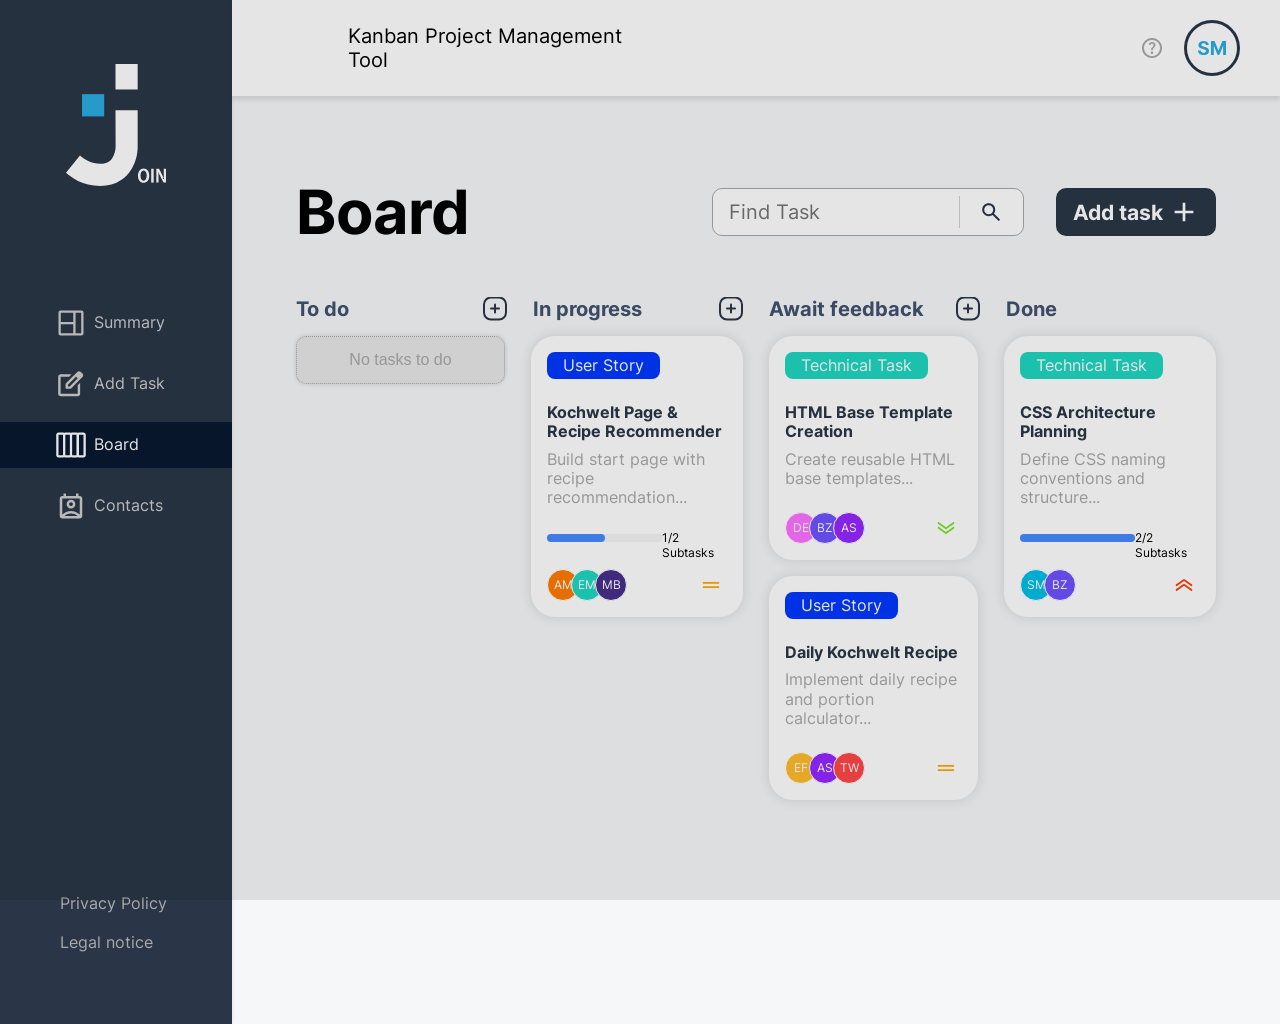
==== index.html @ e804d122 "created add-task-dialog.html" ====
<!DOCTYPE html>
<html lang="en">

<head>
    <meta charset="UTF-8">
    <meta name="viewport" content="width=device-width, initial-scale=1.0">
    <title>Pre Join</title>
    <link rel="stylesheet" href="style.css">
    <link rel="stylesheet" href="./assets/style/log-in.css">
    <link rel="stylesheet" href="./assets/style/sign-up.css">
    <link rel="stylesheet" href="./assets/style/user-interface.css">
    <link rel="stylesheet" href="./assets/style/summary-user.css">
    <link rel="stylesheet" href="./assets/style/menu-snippet.css">
    <link rel="stylesheet" href="./assets/style/add-task.css">
    <link rel="stylesheet" href="./assets/style/board.css">
    <link rel="stylesheet" href="./assets/fonts/font-face.css">
    <script src="script.js"></script>
</head>

<body onload="init()">

    <dialog open id="dialog" class="dialog">

    </dialog>

    <div id="content" include-html="./assets/templates/user-interface.html">
        <!-- Bitte Template erstellen! -->



        <!-- Bitte Template erstellen! -->
    </div>

</body>

</html>
---- style.css ----
body {
    margin: 0;
    /* width: 1440px; */
    /* height: 1024px; */
    background-color: #F6F7F8;
}

.dialog {
    margin: 0;
    padding: 0;
    width: 100%;
    height: 100vh;
    color: #000000;
    background-color: rgba(0, 0, 0, 0.1);
    border: unset;
    display: flex;
    justify-content: center;
    align-items: center;
    position: fixed;
    top: 0;
    left: 0;
    z-index: 10;
}


/* board dialog */

/* add task dialog */
.dialog-box {
    padding: 64px 74px;
    background-color: #FFFFFF;
    border-radius: 30px;
    box-shadow: 0 0 4px 0 rgba(0, 0, 0, 0.1);
    position: relative;
}

.dialog-close-button {
    position: absolute;
    top: 64px;
    right: 74px;
}

.add-task-headline-dialog {
    margin: 0;
    width: 278px;
    height: 73px;
    font-family: 'Inter', sans-serif;
    font-size: 61px;
    font-weight: 700;
    line-height: 73.2px;
}

.add-task-form-dialog {
    box-sizing: border-box;
    padding: 48px 0 0 0;
    width: fit-content;
    display: flex;
    gap: 48.25px;
}

.add-task-bottom-group-dialog {
    padding: 138px 0 0 0;
    width: 977.5px;
    display: flex;
    justify-content: space-between;
    align-items: flex-start;
}



/* Create a dialog add task template!!! */
/* Change classes' padding maybe... */
/* Create template + script!!! */

/* card-prototype in own html-file!!! */
/* download Open Sans!!! */
/* create font-class for responsiveness!!! */

/* add task: input hint elements missing? */
/* input date placeholder text and color + img!!! */

/* menu icons in white an gray!!! */
/* cursor:pointer fuer alle templates pruefen!!! */

/* border-padding-height anpassen */
/* evtl. line-height löschen */
/* evtl. text width und height löschen */

/* Bitte CSS erstellen!!! */
---- assets/style/log-in.css ----
.log-in-header {
    padding-bottom: 63.5px;
    display: flex;
    justify-content: space-between;
}

.header-logo {
    padding-top: 80px;
    padding-left: 77px;
}

.sign-up-group {
    padding-top: 67px;
    padding-right: 122px;
    height: fit-content;
    display: flex;
    justify-content: space-between;
    align-items: center;
    gap: 35px;
}

.sign-up-text {
    font-family: 'Inter', sans-serif;
    font-size: 20px;
    font-weight: 400;
    line-height: 24px;
}

.sign-up-info-button {
    padding: 15px 16px;
    background-color: #2A3647;
    border: unset;
    border-radius: 8px;
}

.sign-up-info-button-text {
    width: 59px;
    height: 19px;
    font-family: 'Inter', sans-serif;
    font-size: 16px;
    font-weight: 700;
    line-height: 19.2px;
    color: #FFFFFF;
}

.log-in-main {
    padding-bottom: 192.5px;
    display: flex;
    justify-content: center;
}

.log-in-box {
    padding: 48px 115px;
    border-radius: 30px;
    background-color: #FFFFFF;
    box-shadow: 0 0 14px 3px rgba(0, 0, 0, 0.04);
    display: flex;
    flex-direction: column;
    align-items: center;
    gap: 32px;
}

.log-in-headline-group {
    display: flex;
    flex-direction: column;
    align-items: center;
    gap: 16px;
}

.log-in-headline {
    margin: 0;
    width: 315px;
    height: 73px;
    font-family: 'Inter', sans-serif;
    font-size: 61px;
    font-weight: 700;
    line-height: 73.2px;
    text-align: center;
}

.log-in-underline {
    width: 150px;
    height: 3px;
}

.log-in-form {
    display: flex;
    flex-direction: column;
    gap: 20px;
}

.log-in-input-field {
    margin: 0;
    border: unset;
    padding: 0;
    display: flex;
    flex-direction: column;
    gap: 32px;
}

.input-img-group {
    box-sizing: border-box;
    padding: 11px 21px;
    width: 422px;
    color: #D1D1D1;
    border: 1px solid #D1D1D1;
    border-radius: 10px;
    display: flex;
    justify-content: space-between;
    gap: 10px;
}

.log-in-input {
    padding: 0;
    font-family: 'Inter', sans-serif;
    font-size: 20px;
    font-weight: 400;
    line-height: 24px;
    color: #D1D1D1;
    border: unset;
    outline: none;
    flex: 1;
}

.log-in-img {
    width: 24px;
    height: 24px;
    object-fit: cover;
    object-position: center;
}

.log-in-password-group {
    display: flex;
    flex-direction: column;
    gap: 8px;
}

.log-in-user-info {
    height: 14px;
    font-family: 'Poppins', sans-serif;
    font-size: 12px;
    font-weight: 400;
    line-height: 14.4px;
    opacity: 0;
}

.remember-me-group {
    padding-left: 39px;
    height: 24px;
    display: flex;
    justify-content: flex-start;
    align-items: center;
    gap: 8px;
}

.log-in-check-button {
    width: 24px;
    height: 24px;
    object-fit: cover;
    object-position: center;
}

.remember-me-text {
    width: 110px;
    height: 19px;
    font-family: 'Inter', sans-serif;
    font-size: 16px;
    font-weight: 400;
    line-height: 19.2px;
}

.log-in-button-group {
    display: flex;
    justify-content: flex-start;
    gap: 35px;
}

.log-in-button {
    padding: 0 24px;
    height: 48px;
    background-color: #2A3647;
    border: unset;
    border-radius: 8px;
}

.log-in-button-text {
    width: 62px;
    height: 25px;
    font-family: 'Inter', sans-serif;
    font-size: 21px;
    font-weight: 700;
    line-height: 25.2px;
    color: #FFFFFF;
}

.guest-log-in-button {
    padding: 0 23px;
    height: 48px;
    font-family: 'Inter', sans-serif;
    font-size: 21px;
    font-weight: 700;
    line-height: 25.2px;
    background-color: #FFFFFF;
    border-radius: 8px;
    border: 1px solid #2A3647;
}

.guest-log-in-button-text {
    width: 129px;
    height: 25px;
    font-family: 'Inter', sans-serif;
    font-size: 21px;
    font-weight: 700;
    line-height: 25.2px;
}

.log-in-footer {
    padding-bottom: 40px;
    height: 35px;
    display: flex;
    justify-content: center;
    gap: 16px;
}

.log-in-footer-link {
    padding: 8px;
}

.log-in-footer-link-text {
    height: 19px;
    font-family: 'Inter', sans-serif;
    font-size: 16px;
    font-weight: 400;
    line-height: 19.2px;
    color: #A8A8A8;
}

.w-105 {
    width: 105px;
}

.w-93 {
    width: 93px;
}
---- assets/style/sign-up.css ----
.title-page {
    min-height: 100vh;
    display: flex;
    justify-content: center;
    align-items: center;
}

/* sign-up */
.sign-up-header {
    display: flex;
    justify-content: space-between;
}

.sign-up-main {
    margin-top: -5px;
    padding-bottom: 122px;
    display: flex;
    justify-content: center;
}

.sign-up-box {
    padding: 48px 88px;
    border-radius: 30px;
    background-color: #FFFFFF;
    box-shadow: 0 0 14px 3px rgba(0, 0, 0, 0.04);
    display: flex;
    flex-direction: column;
    align-items: center;
    gap: 32px;
    position: relative;
}

.sign-up-arrow-left-line {
    position: absolute;
    top: 64px;
    left: 48px;
}

.sign-up-form {
    display: flex;
    flex-direction: column;
    gap: 16px;
}


.sign-up-input-field {
    margin: 0;
    border: unset;
    padding: 0;
    display: flex;
    flex-direction: column;
    gap: 24px;
}

.accept-group {
    height: 24px;
    display: flex;
    justify-content: center;
    align-items: center;
    gap: 8px;
}

.accept-text {
    width: 199px;
    height: 19px;
    font-family: 'Inter', sans-serif;
    font-size: 16px;
    font-weight: 400;
    line-height: 19.2px;
    color: #A8A8A8;
}

.accept-text-link {
    color: #29ABE2;
}

.sign-up-button {
    padding: 15px 24px;
    background-color: #2A3647;
    border: unset;
    border-radius: 8px;
}

.sign-up-button-text {
    width: 78px;
    height: 25px;
    font-family: 'Inter', sans-serif;
    font-size: 21px;
    font-weight: 700;
    line-height: 25.2px;
    color: #FFFFFF;
}

.signed-up-button {
    height: 74px;
    padding: 0 25px;
    background-color: #2A3647;
    border: unset;
    border-radius: 20px;
    box-shadow: 0 0 4px 0 rgba(0, 0, 0, 0.1);
}

.signed-up-button:hover {
    filter: drop-shadow(0 0 4px rgba(0, 0, 0, 0.15));
}

.signed-up-button-text {
    width: 262px;
    height: 24px;
    font-family: 'Inter', sans-serif;
    font-size: 20px;
    font-weight: 400;
    line-height: 24px;
    color: #FFFFFF;
}
---- assets/style/user-interface.css ----
/* ui-menu */
.content-row {
    display: flex;
    flex-direction: row;
}

.ui-menu {
    box-sizing: border-box;
    padding: 64px 0;
    width: 232px;
    height: 1024px;
    background-color: #2A3647;
    box-shadow: 0 0 4px 0 rgba(0, 0, 0, 0.1);
    display: flex;
    flex-direction: column;
    justify-content: space-between;
    align-items: center;
}

.menu-logo {
    width: 100.03px;
    height: 121.97px;
    object-fit: cover;
    object-position: center;
}

.menu-link-group {
    width: 100%;
    display: flex;
    flex-direction: column;
    gap: 15px;
}

.menu-link {
    padding: 8px 56px;
    display: flex;
    align-items: center;
    gap: 8px;
}

.ml-active {
    background-color: #091931;
}

.menu-link-icon {
    width: 30px;
    height: 30px;
    object-fit: cover;
    object-position: center;
}

.menu-link-text {
    height: 19px;
    font-family: 'Inter', sans-serif;
    font-size: 16px;
    font-weight: 400;
    line-height: 19.2px;
}

.mlt-white {
    color: #FFFFFF;
}

.mlt-gray {
    color: #CDCDCD;
}

.formal-link-group {
    box-sizing: border-box;
    padding: 243px 0 0 52px;
    width: 100%;
    display: flex;
    flex-direction: column;
    gap: 4px;
}

.formal-link {
    padding: 8px;
    height: 19px;
    font-family: 'Inter', sans-serif;
    font-size: 16px;
    font-weight: 400;
    line-height: 19.2px;
    color: #A8A8A8;
}

/* ui-header */
.content-column {
    width: calc(100% - 232px);
    display: flex;
    flex-direction: column;
}

.ui-header {
    box-sizing: border-box;
    padding: 20px 40px 20px 116px;
    width: 100%;
    height: fit-content;
    background-color: #FFFFFF;
    box-shadow: 0 4px 4px 0 rgba(0, 0, 0, 0.1);
    display: flex;
    justify-content: space-between;
    align-items: center;
}

.ui-header-text {
    width: 319px;
    font-family: 'Inter', sans-serif;
    font-size: 20px;
    font-weight: 400;
    line-height: 24px;
}

.info-profile-group {
    display: flex;
    align-items: center;
    gap: 16px;
}
---- assets/style/summary-user.css ----
.summary-user-headline-group {
    padding: 110px 0 0 96px;
    width: fit-content;
    display: flex;
    align-items: center;
    gap: 30px
}

.summary-user-headline {
    margin: 0;
    width: 264px;
    height: 73px;
    font-family: 'Inter', sans-serif;
    font-size: 61px;
    font-weight: 700;
    line-height: 73.2px;
}

.vertical-line {
    width: 3px;
    height: 59px;
    object-fit: cover;
    object-position: center;
}

.summary-user-subheadline {
    width: 301px;
    height: 32px;
    font-family: 'Inter', sans-serif;
    font-size: 27px;
    font-weight: 400;
    line-height: 32.4px;
}

.summary-user-overview {
    padding: 56px 0 0 96px;
    display: flex;
    flex-direction: column;
    gap: 28px
}

.to-do-done-group {
    width: fit-content;
    display: flex;
    gap: 32px;
}

.to-do-box {
    box-sizing: border-box;
    padding: 38px 19px;
    width: 264px;
    height: 168px;
    border-radius: 30px;
    box-shadow: 0 0 4px 0 rgba(0, 0, 0, 0.1);
    display: flex;
    justify-content: center;
    align-self: center;
    gap: 18px;
}

.to-do-img-box {
    display: flex;
    justify-content: center;
    align-items: center;
}

.to-do-img {
    width: 69px;
    height: 69px;
    object-fit: cover;
    object-position: center;
}

.to-do-counter-group {
    display: flex;
    flex-direction: column;
    align-items: center;
}

.to-do-counter {
    width: 31px;
    height: 77px;
    font-family: 'Inter', sans-serif;
    font-size: 64px;
    font-weight: 600;
    line-height: 76.8px;
    text-align: center;
}

.to-do-text {
    width: 63px;
    font-family: 'Inter', sans-serif;
    font-size: 20px;
    font-weight: 400;
    line-height: 24px;
    text-align: center;
    color: #2A3647;
}

.urgent-task-greeting-group {
    width: fit-content;
    display: flex;
    align-items: center;
    gap: 80px;
}

.urgent-task-deadline-group {
    box-sizing: border-box;
    padding: 28px 48px;
    width: 560px;
    height: 168px;
    border-radius: 30px;
    box-shadow: 0 0 4px 0 rgba(0, 0, 0, 0.1);
    display: flex;
    align-items: center;
    gap: 61px;
}

.urgent-task-group {
    display: flex;
    align-items: center;
    gap: 18px;
}

.urgent-task-img {
    width: 60px;
    height: 60px;
    object-fit: cover;
    object-position: center;
}

.urgent-task-text {
    width: 52px;
    height: 19px;
    font-family: 'Inter', sans-serif;
    font-size: 16px;
    font-weight: 400;
    line-height: 19.2px;
    color: #2A3647;
}

.deadline-group {
    display: flex;
    flex-direction: column;
    gap: 13px;
}

.deadline-date {
    font-family: 'Inter', sans-serif;
    font-size: 21px;
    font-weight: 700;
    line-height: 25.2px;
    color: #2A3647;
}

.deadline-text {
    font-family: 'Inter', sans-serif;
    font-size: 16px;
    font-weight: 400;
    line-height: 19.2px;
    color: #2A3647;
}

.task-summary-group {
    width: fit-content;
    display: flex;
    align-items: center;
    gap: 28px;
}

.greeting-group {
    display: flex;
    flex-direction: column;
    gap: 3px;
}

.greeting-text {
    width: 338px;
    height: 56px;
    font-family: 'Inter', sans-serif;
    font-size: 47px;
    font-weight: 500;
    line-height: 56.4px;
    color: #2A3647;
}

.greeting-user {
    width: 385px;
    height: 77px;
    font-family: 'Inter', sans-serif;
    font-size: 64px;
    font-weight: 700;
    line-height: 76.8px;
    color: #29ABE2;
}

.task-summary {
    box-sizing: border-box;
    padding: 25px 0;
    width: 168px;
    height: 168px;
    border-radius: 30px;
    box-shadow: 0 0 4px 0 rgba(0, 0, 0, 0.1);
    display: flex;
    flex-direction: column;
    justify-content: center;
    align-items: center;
    gap: 13px;
}

.task-summary-counter {
    font-family: 'Inter', sans-serif;
    font-size: 64px;
    font-weight: 600;
    line-height: 76.8px;
    text-align: center;
}

.task-summary-text {
    width: 100px;
    font-family: 'Inter', sans-serif;
    font-size: 20px;
    font-weight: 400;
    line-height: 24px;
    text-align: center;
}
---- assets/style/menu-snippet.css ----
.menu-snippet {
    box-sizing: border-box;
    padding: 10px;
    width: fit-content;
    background-color: #2A3647;
    border-radius: 20px 0 20px 20px;
    box-shadow: 0 0 4px 0 rgba(0, 0, 0, 0.1);
}

.menu-snippet-link {
    box-sizing: border-box;
    padding: 8px 8px 8px 16px;
    width: 130px;
    height: 46px;
    border-radius: 8px;
    display: flex;
    align-items: center;
}

.msl-text {
    font-family: 'Inter', sans-serif;
    font-size: 16px;
    font-weight: 400;
    line-height: 19.2px;
    color: #CDCDCD;
}
---- assets/style/add-task.css ----
.add-task-headline {
    margin: 0;
    padding: 110px 0 0 96px;
    width: 278px;
    height: 73px;
    font-family: 'Inter', sans-serif;
    font-size: 61px;
    font-weight: 700;
    line-height: 73.2px;
}

.add-task-form {
    box-sizing: border-box;
    padding: 48px 0 0 96px;
    width: fit-content;
    display: flex;
    gap: 48.25px;
}

.add-task-fieldset {
    margin: 0;
    padding: 0;
    height: fit-content;
    border: unset;
    display: flex;
    flex-direction: column;
}

.gap-16 {
    gap: 16px;
}

.gap-24 {
    gap: 24px;
}

.task-label-input-group {
    width: 440px;
    display: flex;
    flex-direction: column;
    gap: 8px;
}

.task-label-text {
    font-family: 'Inter', sans-serif;
    font-size: 20px;
    font-weight: 400;
    line-height: 24px;
    color: #2A3647;
}

.tlt-required {
    color: #FF8190;
}

.task-input-hint-group {
    display: flex;
    flex-direction: column;
    gap: 4px;
}

.task-input {
    box-sizing: border-box;
    padding: 11px 21px;
    width: 100%;
    height: 48px;
    font-family: 'Inter', sans-serif;
    font-size: 20px;
    font-weight: 400;
    line-height: 24px;
    border: 1px solid #D1D1D1;
    border-radius: 10px;
    outline: none;
}

.task-input::placeholder {
    color: #D1D1D1;
}

.task-hint {
    width: 119px;
    height: 14px;
    font-family: 'Poppins', sans-serif;
    font-size: 12px;
    font-weight: 400;
    line-height: 14.4px;
    color: #FF8190;
    opacity: 0;
}

.task-textarea {
    box-sizing: border-box;
    padding: 11px 16px;
    height: 120px;
    font-family: 'Inter', sans-serif;
    font-size: 20px;
    font-weight: 400;
    line-height: 24px;
    border: 1px solid #D1D1D1;
    border-radius: 10px;
    outline: none;
}

.task-textarea::placeholder {
    color: #D1D1D1;
}

.p-relative {
    position: relative;
}

.task-select {
    box-sizing: border-box;
    padding: 11px 16px;
    width: 100%;
    height: 48px;
    font-family: 'Inter', sans-serif;
    font-size: 20px;
    font-weight: 400;
    line-height: 24px;
    color: #000000;
    border: 1px solid #D1D1D1;
    border-radius: 10px;
    appearance: none;
    outline: none;
}

.task-drop-down-arrow {
    position: absolute;
    top: 12px;
    right: 17px;
}

.vertical-line-task-form {
    width: 1px;
    height: 424px;
    font-family: 'Inter', sans-serif;
    font-size: 20px;
    font-weight: 400;
    line-height: 24px;
    color: #000000;
    background-color: #D1D1D1;
}

.c-gray {
    color: #D1D1D1;
}

.priority-button-group {
    display: flex;
    align-items: center;
    gap: 16px;
}

.priority-button {
    padding: 16px 10px;
    border: unset;
    border-radius: 10px;
    box-shadow: 0 0 4px 0 rgba(0, 0, 0, 0.1);
    display: flex;
    justify-content: center;
    align-items: center;
    gap: 8px;
    flex: calc(1/3);
}

.pb-white {
    background-color: #FFFFFF;
}

.pb-orange {
    background-color: #FFA800;
}

.priority-button-text {
    font-family: 'Inter', sans-serif;
    font-size: 20px;
    font-weight: 400;
    line-height: 24px;
    color: #000000;
}

.priority-img {
    width: 20px;
    object-fit: cover;
    object-position: center;
}

.priority-medium-button-text {
    height: 24px;
    font-family: 'Inter', sans-serif;
    font-size: 21px;
    font-weight: 700;
    line-height: 25.2px;
    color: #FFFFFF;
}

.task-plus {
    width: 24px;
    height: 24px;
    object-fit: cover;
    object-position: center;
    position: absolute;
    top: 12px;
    right: 22px;
}

.add-task-bottom-group {
    padding: 138px 0 0 96px;
    width: 977.5px;
    display: flex;
    justify-content: space-between;
    align-items: flex-start;
}

.add-task-hint-text {
    padding-top: 37px;
    font-family: 'Inter', sans-serif;
    font-size: 16px;
    font-weight: 400;
    line-height: 19.2px;
    color: #000000;
}

.clear-create-button-bar {
    display: flex;
    justify-content: flex-end;
    align-items: center;
    gap: 16px;
}

.clear-button {
    padding: 15px;
    background-color: #F6F7F8;
    border: 1px solid #2A3647;
    border-radius: 10px;
    display: flex;
    gap: 4px;
}

.cb-text {
    width: 50px;
    font-family: 'Inter', sans-serif;
    font-size: 20px;
    font-weight: 400;
    line-height: 24px;
    color: #2A3647;
}

.cb-img {
    width: 24px;
    height: 24px;
    object-fit: cover;
    object-position: center;
}

.create-task-button {
    padding: 16px;
    background-color: #2A3647;
    border: unset;
    border-radius: 10px;
    display: flex;
    gap: 4px;
}

.ctb-text {
    width: 123px;
    height: 24px;
    font-family: 'Inter', sans-serif;
    font-size: 21px;
    font-weight: 700;
    line-height: 25.2px;
    color: #FFFFFF;
}
---- assets/style/board.css ----
.board-top-group {
    box-sizing: border-box;
    padding: 79.5px 64px 48px 64px;
    display: flex;
    justify-content: space-between;
    align-items: center;
}

.board-headline {
    margin: 0;
    height: 73px;
    font-family: 'Inter', sans-serif;
    font-size: 61px;
    font-weight: 700;
    line-height: 73.2px;
}

.board-top-right {
    display: flex;
    justify-content: flex-end;
    align-items: center;
    gap: 32px;
}

.board-search {
    box-sizing: border-box;
    padding: 11px 16px;
    width: 312px;
    font-family: 'Inter', sans-serif;
    font-size: 20px;
    font-weight: 400;
    line-height: 24px;
    border: 1px solid #A8A8A8;
    border-radius: 10px;
    outline: none;
}

.board-search-img {
    padding-left: 15px;
    width: 32px;
    height: 32px;
    object-fit: cover;
    object-position: center;
    border-left: 1px solid #D1D1D1;
    position: absolute;
    top: 8px;
    right: 17px;
}

.board-task-button {
    padding: 8px 16px;
    background-color: #2A3647;
    border: unset;
    border-radius: 10px;
    display: flex;
    justify-content: center;
    align-items: center;
    gap: 4px;
}

.btb-text {
    width: 92px;
    height: 24px;
    font-family: 'Inter', sans-serif;
    font-size: 21px;
    font-weight: 700;
    line-height: 25.2px;
    color: #FFFFFF;
}

.btb-img {
    width: 32px;
    height: 32px;
    object-fit: cover;
    object-position: center;
}

.board-header-group {
    padding: 0 64px;
    display: flex;
    justify-content: flex-start;
    align-items: center;
    gap: 26px;
}

.board-header {
    width: 244px;
    display: flex;
    justify-content: space-between;
    align-items: center;
}

.board-header-title {
    font-family: 'Inter', sans-serif;
    font-size: 20px;
    font-weight: 700;
    line-height: 24px;
    color: #42526E;
}

.board-header-img {
    width: 24px;
    height: 24px;
    object-fit: cover;
    object-position: center;
}

.board-body-group {
    min-height: 688px;
    padding: 15.5px 64px 0 64px;
    display: flex;
    justify-content: flex-start;
    align-items: flex-start;
    gap: 26px;
}

.board-body {
    width: 244px;
    min-height: 688px;
    display: flex;
    flex-direction: column;
    justify-content: flex-start;
    align-items: center;
    gap: 16px;
}

.board-no-task {
    box-sizing: border-box;
    width: 100%;
    height: 48px;
    font-family: 'Open Sans', sans-serif;
    font-size: 16px;
    font-weight: 400;
    line-height: 19.2px;
    color: #A8A8A8;
    background-color: #E7E7E7;
    border: 1px dotted #A8A8A8;
    border-radius: 10px;
    box-shadow: 0 0 4px 0 rgba(0, 0, 0, 0.16);
    display: flex;
    justify-content: center;
    align-items: center;
}

.board-task-card {
    box-sizing: border-box;
    padding: 16px;
    width: 100%;
    background-color: #FFFFFF;
    border-radius: 24px;
    box-shadow: 0 0 10px 3px rgba(0, 0, 0, 0.08);
    display: flex;
    flex-direction: column;
    gap: 24px;
}

.btc-type {
    box-sizing: border-box;
    margin: 0;
    padding: 4px 16px;
    width: fit-content;
    font-family: 'Inter', sans-serif;
    font-size: 16px;
    font-weight: 400;
    line-height: 19.2px;
    color: #FFFFFF;
    border-radius: 8px;
}

.btc-type-blue {
    background-color: #0038FF;
}

.btc-type-green {
    background-color: #1FD7C1;
}

.btc-group {
    display: flex;
    flex-direction: column;
    gap: 8px;
}

.btc-title {
    font-family: 'Inter', sans-serif;
    font-size: 16px;
    font-weight: 700;
    line-height: 19.2px;
    color: #2A3647;
}

.btc-description {
    font-family: 'Inter', sans-serif;
    font-size: 16px;
    font-weight: 400;
    line-height: 19.2px;
    color: #A8A8A8;
}

.board-task-progress-group {
    display: flex;
    justify-content: space-between;
    align-items: center;
}

.board-task-max-bar {
    width: 128px;
    background-color: #F4F4F4;
    border-radius: 8px;
}

.board-task-value-bar {
    width: 50%;
    height: 8px;
    background-color: #4589FF;
    border-radius: 16px;
}

.board-task-progress-text {
    height: 14px;
    font-family: 'Inter', sans-serif;
    font-size: 12px;
    font-weight: 400;
    line-height: 14.4px;
}

.user-priority-group {
    display: flex;
    justify-content: space-between;
    align-items: center;
}

.board-user-group {
    display: flex;
    justify-content: flex-start;
    align-items: center;
}

.board-card-user {
    box-sizing: border-box;
    width: 32px;
    height: 32px;
    font-family: 'Inter', sans-serif;
    font-size: 12px;
    font-weight: 400;
    line-height: 14.4px;
    color: #FFFFFF;
    border: 1px solid #FFFFFF;
    border-radius: 45px;
    display: flex;
    justify-content: center;
    align-items: center;
}

.bcu-orange {
    background-color: #FF7A00;
}

.bcu-green {
    margin-left: -8px;
    background-color: #1FD7C1;
}

.bcu-dark-blue {
    margin-left: -8px;
    background-color: #462F8A;
}

.bcu-magenta {
    background-color: #FC71FF;
}

.bcu-blue {
    margin-left: -8px;
    background-color: #6E52FF;
}

.bcu-purple {
    margin-left: -8px;
    background-color: #9327FF;
}

.bcu-yellow {
    background-color: #FFBB2B;
}

.bcu-red {
    margin-left: -8px;
    background-color: #FF4646;
}

.board-task-value-bar-complete {
    width: 100%;
    height: 8px;
    background-color: #4589FF;
    border-radius: 16px;
}

.bcu-blue-green {
    background-color: #00BEE8;
}
---- assets/fonts/font-face.css ----
/* inter-100 - latin */
@font-face {
  font-display: swap;
  /* Check https://developer.mozilla.org/en-US/docs/Web/CSS/@font-face/font-display for other options. */
  font-family: 'Inter';
  font-style: normal;
  font-weight: 100;
  src: url('./inter/inter-v13-latin-100.woff2') format('woff2');
  /* Chrome 36+, Opera 23+, Firefox 39+, Safari 12+, iOS 10+ */
}

/* inter-200 - latin */
@font-face {
  font-display: swap;
  /* Check https://developer.mozilla.org/en-US/docs/Web/CSS/@font-face/font-display for other options. */
  font-family: 'Inter';
  font-style: normal;
  font-weight: 200;
  src: url('./inter/inter-v13-latin-200.woff2') format('woff2');
  /* Chrome 36+, Opera 23+, Firefox 39+, Safari 12+, iOS 10+ */
}

/* inter-300 - latin */
@font-face {
  font-display: swap;
  /* Check https://developer.mozilla.org/en-US/docs/Web/CSS/@font-face/font-display for other options. */
  font-family: 'Inter';
  font-style: normal;
  font-weight: 300;
  src: url('./inter/inter-v13-latin-300.woff2') format('woff2');
  /* Chrome 36+, Opera 23+, Firefox 39+, Safari 12+, iOS 10+ */
}

/* inter-regular - latin */
@font-face {
  font-display: swap;
  /* Check https://developer.mozilla.org/en-US/docs/Web/CSS/@font-face/font-display for other options. */
  font-family: 'Inter';
  font-style: normal;
  font-weight: 400;
  src: url('./inter/inter-v13-latin-regular.woff2') format('woff2');
  /* Chrome 36+, Opera 23+, Firefox 39+, Safari 12+, iOS 10+ */
}

/* inter-500 - latin */
@font-face {
  font-display: swap;
  /* Check https://developer.mozilla.org/en-US/docs/Web/CSS/@font-face/font-display for other options. */
  font-family: 'Inter';
  font-style: normal;
  font-weight: 500;
  src: url('./inter/inter-v13-latin-500.woff2') format('woff2');
  /* Chrome 36+, Opera 23+, Firefox 39+, Safari 12+, iOS 10+ */
}

/* inter-600 - latin */
@font-face {
  font-display: swap;
  /* Check https://developer.mozilla.org/en-US/docs/Web/CSS/@font-face/font-display for other options. */
  font-family: 'Inter';
  font-style: normal;
  font-weight: 600;
  src: url('./inter/inter-v13-latin-600.woff2') format('woff2');
  /* Chrome 36+, Opera 23+, Firefox 39+, Safari 12+, iOS 10+ */
}

/* inter-700 - latin */
@font-face {
  font-display: swap;
  /* Check https://developer.mozilla.org/en-US/docs/Web/CSS/@font-face/font-display for other options. */
  font-family: 'Inter';
  font-style: normal;
  font-weight: 700;
  src: url('./inter/inter-v13-latin-700.woff2') format('woff2');
  /* Chrome 36+, Opera 23+, Firefox 39+, Safari 12+, iOS 10+ */
}

/* inter-800 - latin */
@font-face {
  font-display: swap;
  /* Check https://developer.mozilla.org/en-US/docs/Web/CSS/@font-face/font-display for other options. */
  font-family: 'Inter';
  font-style: normal;
  font-weight: 800;
  src: url('./inter/inter-v13-latin-800.woff2') format('woff2');
  /* Chrome 36+, Opera 23+, Firefox 39+, Safari 12+, iOS 10+ */
}

/* inter-900 - latin */
@font-face {
  font-display: swap;
  /* Check https://developer.mozilla.org/en-US/docs/Web/CSS/@font-face/font-display for other options. */
  font-family: 'Inter';
  font-style: normal;
  font-weight: 900;
  src: url('./inter/inter-v13-latin-900.woff2') format('woff2');
  /* Chrome 36+, Opera 23+, Firefox 39+, Safari 12+, iOS 10+ */
}


/* poppins-100 - latin */
@font-face {
  font-display: swap;
  /* Check https://developer.mozilla.org/en-US/docs/Web/CSS/@font-face/font-display for other options. */
  font-family: 'Poppins';
  font-style: normal;
  font-weight: 100;
  src: url('./poppins/poppins-v20-latin-100.woff2') format('woff2');
  /* Chrome 36+, Opera 23+, Firefox 39+, Safari 12+, iOS 10+ */
}

/* poppins-100italic - latin */
@font-face {
  font-display: swap;
  /* Check https://developer.mozilla.org/en-US/docs/Web/CSS/@font-face/font-display for other options. */
  font-family: 'Poppins';
  font-style: italic;
  font-weight: 100;
  src: url('./poppins/poppins-v20-latin-100italic.woff2') format('woff2');
  /* Chrome 36+, Opera 23+, Firefox 39+, Safari 12+, iOS 10+ */
}

/* poppins-200 - latin */
@font-face {
  font-display: swap;
  /* Check https://developer.mozilla.org/en-US/docs/Web/CSS/@font-face/font-display for other options. */
  font-family: 'Poppins';
  font-style: normal;
  font-weight: 200;
  src: url('./poppins/poppins-v20-latin-200.woff2') format('woff2');
  /* Chrome 36+, Opera 23+, Firefox 39+, Safari 12+, iOS 10+ */
}

/* poppins-200italic - latin */
@font-face {
  font-display: swap;
  /* Check https://developer.mozilla.org/en-US/docs/Web/CSS/@font-face/font-display for other options. */
  font-family: 'Poppins';
  font-style: italic;
  font-weight: 200;
  src: url('./poppins/poppins-v20-latin-200italic.woff2') format('woff2');
  /* Chrome 36+, Opera 23+, Firefox 39+, Safari 12+, iOS 10+ */
}

/* poppins-300 - latin */
@font-face {
  font-display: swap;
  /* Check https://developer.mozilla.org/en-US/docs/Web/CSS/@font-face/font-display for other options. */
  font-family: 'Poppins';
  font-style: normal;
  font-weight: 300;
  src: url('./poppins/poppins-v20-latin-300.woff2') format('woff2');
  /* Chrome 36+, Opera 23+, Firefox 39+, Safari 12+, iOS 10+ */
}

/* poppins-300italic - latin */
@font-face {
  font-display: swap;
  /* Check https://developer.mozilla.org/en-US/docs/Web/CSS/@font-face/font-display for other options. */
  font-family: 'Poppins';
  font-style: italic;
  font-weight: 300;
  src: url('./poppins/poppins-v20-latin-300italic.woff2') format('woff2');
  /* Chrome 36+, Opera 23+, Firefox 39+, Safari 12+, iOS 10+ */
}

/* poppins-regular - latin */
@font-face {
  font-display: swap;
  /* Check https://developer.mozilla.org/en-US/docs/Web/CSS/@font-face/font-display for other options. */
  font-family: 'Poppins';
  font-style: normal;
  font-weight: 400;
  src: url('./poppins/poppins-v20-latin-regular.woff2') format('woff2');
  /* Chrome 36+, Opera 23+, Firefox 39+, Safari 12+, iOS 10+ */
}

/* poppins-italic - latin */
@font-face {
  font-display: swap;
  /* Check https://developer.mozilla.org/en-US/docs/Web/CSS/@font-face/font-display for other options. */
  font-family: 'Poppins';
  font-style: italic;
  font-weight: 400;
  src: url('./poppins/poppins-v20-latin-italic.woff2') format('woff2');
  /* Chrome 36+, Opera 23+, Firefox 39+, Safari 12+, iOS 10+ */
}

/* poppins-500 - latin */
@font-face {
  font-display: swap;
  /* Check https://developer.mozilla.org/en-US/docs/Web/CSS/@font-face/font-display for other options. */
  font-family: 'Poppins';
  font-style: normal;
  font-weight: 500;
  src: url('./poppins/poppins-v20-latin-500.woff2') format('woff2');
  /* Chrome 36+, Opera 23+, Firefox 39+, Safari 12+, iOS 10+ */
}

/* poppins-500italic - latin */
@font-face {
  font-display: swap;
  /* Check https://developer.mozilla.org/en-US/docs/Web/CSS/@font-face/font-display for other options. */
  font-family: 'Poppins';
  font-style: italic;
  font-weight: 500;
  src: url('./poppins/poppins-v20-latin-500italic.woff2') format('woff2');
  /* Chrome 36+, Opera 23+, Firefox 39+, Safari 12+, iOS 10+ */
}

/* poppins-600 - latin */
@font-face {
  font-display: swap;
  /* Check https://developer.mozilla.org/en-US/docs/Web/CSS/@font-face/font-display for other options. */
  font-family: 'Poppins';
  font-style: normal;
  font-weight: 600;
  src: url('./poppins/poppins-v20-latin-600.woff2') format('woff2');
  /* Chrome 36+, Opera 23+, Firefox 39+, Safari 12+, iOS 10+ */
}

/* poppins-600italic - latin */
@font-face {
  font-display: swap;
  /* Check https://developer.mozilla.org/en-US/docs/Web/CSS/@font-face/font-display for other options. */
  font-family: 'Poppins';
  font-style: italic;
  font-weight: 600;
  src: url('./poppins/poppins-v20-latin-600italic.woff2') format('woff2');
  /* Chrome 36+, Opera 23+, Firefox 39+, Safari 12+, iOS 10+ */
}

/* poppins-700 - latin */
@font-face {
  font-display: swap;
  /* Check https://developer.mozilla.org/en-US/docs/Web/CSS/@font-face/font-display for other options. */
  font-family: 'Poppins';
  font-style: normal;
  font-weight: 700;
  src: url('./poppins/poppins-v20-latin-700.woff2') format('woff2');
  /* Chrome 36+, Opera 23+, Firefox 39+, Safari 12+, iOS 10+ */
}

/* poppins-700italic - latin */
@font-face {
  font-display: swap;
  /* Check https://developer.mozilla.org/en-US/docs/Web/CSS/@font-face/font-display for other options. */
  font-family: 'Poppins';
  font-style: italic;
  font-weight: 700;
  src: url('./poppins/poppins-v20-latin-700italic.woff2') format('woff2');
  /* Chrome 36+, Opera 23+, Firefox 39+, Safari 12+, iOS 10+ */
}

/* poppins-800 - latin */
@font-face {
  font-display: swap;
  /* Check https://developer.mozilla.org/en-US/docs/Web/CSS/@font-face/font-display for other options. */
  font-family: 'Poppins';
  font-style: normal;
  font-weight: 800;
  src: url('./poppins/poppins-v20-latin-800.woff2') format('woff2');
  /* Chrome 36+, Opera 23+, Firefox 39+, Safari 12+, iOS 10+ */
}

/* poppins-800italic - latin */
@font-face {
  font-display: swap;
  /* Check https://developer.mozilla.org/en-US/docs/Web/CSS/@font-face/font-display for other options. */
  font-family: 'Poppins';
  font-style: italic;
  font-weight: 800;
  src: url('./poppins/poppins-v20-latin-800italic.woff2') format('woff2');
  /* Chrome 36+, Opera 23+, Firefox 39+, Safari 12+, iOS 10+ */
}

/* poppins-900 - latin */
@font-face {
  font-display: swap;
  /* Check https://developer.mozilla.org/en-US/docs/Web/CSS/@font-face/font-display for other options. */
  font-family: 'Poppins';
  font-style: normal;
  font-weight: 900;
  src: url('./poppins/poppins-v20-latin-900.woff2') format('woff2');
  /* Chrome 36+, Opera 23+, Firefox 39+, Safari 12+, iOS 10+ */
}

/* poppins-900italic - latin */
@font-face {
  font-display: swap;
  /* Check https://developer.mozilla.org/en-US/docs/Web/CSS/@font-face/font-display for other options. */
  font-family: 'Poppins';
  font-style: italic;
  font-weight: 900;
  src: url('./poppins/poppins-v20-latin-900italic.woff2') format('woff2');
  /* Chrome 36+, Opera 23+, Firefox 39+, Safari 12+, iOS 10+ */
}
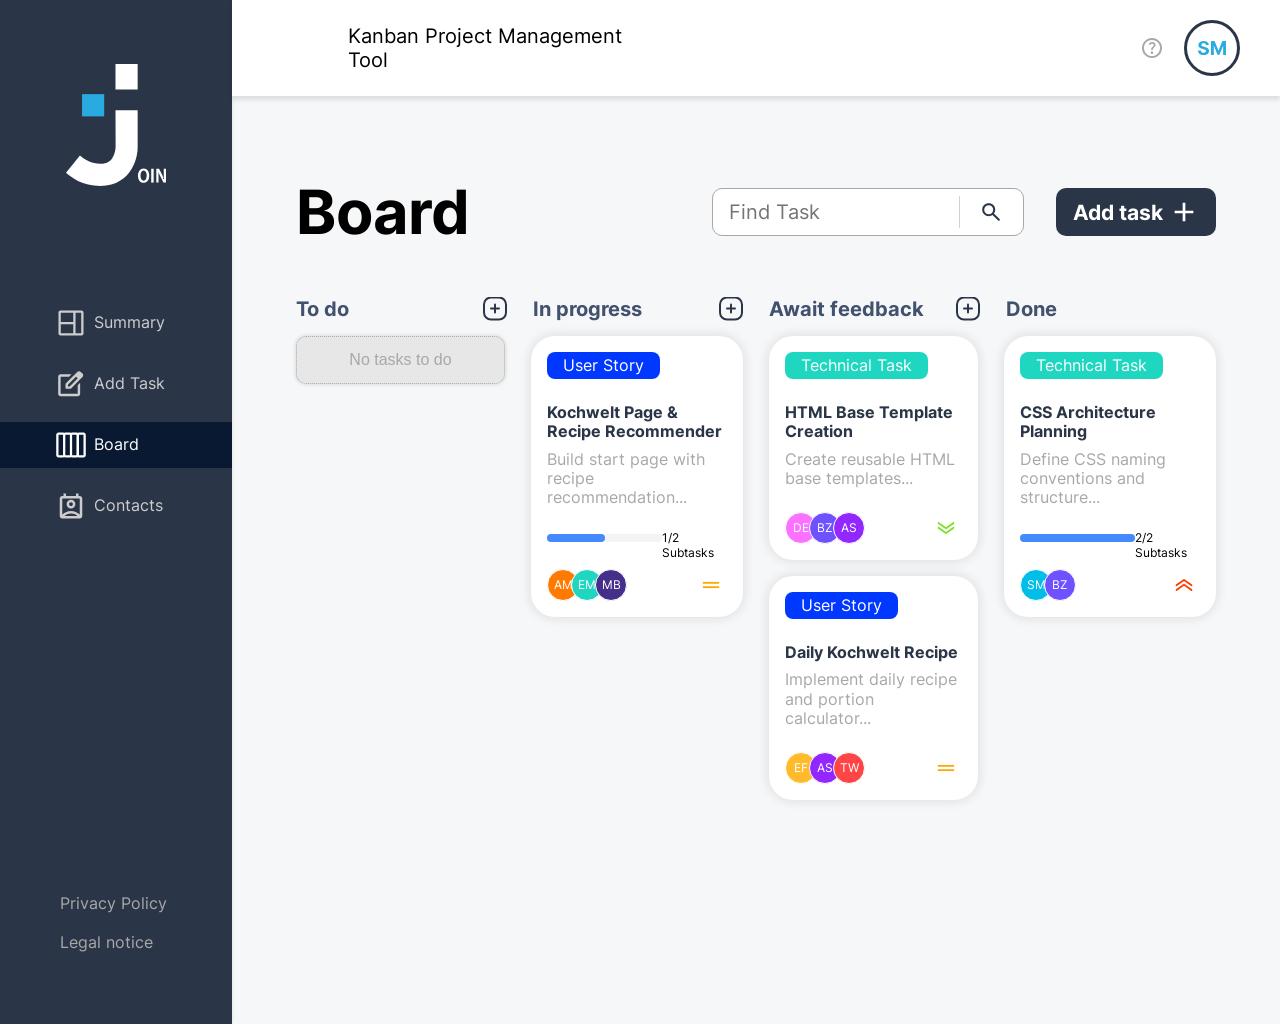
==== commit 7f2f302a: "created dialog-board-task.html" ====
--- a/index.html
+++ b/index.html
@@ -13,13 +13,14 @@
     <link rel="stylesheet" href="./assets/style/menu-snippet.css">
     <link rel="stylesheet" href="./assets/style/add-task.css">
     <link rel="stylesheet" href="./assets/style/board.css">
+    <link rel="stylesheet" href="./assets/style/dialog-board-task.css">
     <link rel="stylesheet" href="./assets/fonts/font-face.css">
     <script src="script.js"></script>
 </head>
 
 <body onload="init()">
 
-    <dialog open id="dialog" class="dialog">
+    <dialog id="dialog" class="dialog">
 
     </dialog>
 
--- a/style.css
+++ b/style.css
@@ -3,6 +3,10 @@
     /* width: 1440px; */
     /* height: 1024px; */
     background-color: #F6F7F8;
+}
+
+dialog[open] {
+    display: flex;
 }
 
 .dialog {
@@ -13,7 +17,7 @@
     color: #000000;
     background-color: rgba(0, 0, 0, 0.1);
     border: unset;
-    display: flex;
+    display: none;
     justify-content: center;
     align-items: center;
     position: fixed;
@@ -67,7 +71,11 @@
 }
 
 
+/* dialog board task */
 
+
+
+/* Separate mt and bgc!!! */
 /* Create a dialog add task template!!! */
 /* Change classes' padding maybe... */
 /* Create template + script!!! */
--- a/assets/style/dialog-board-task.css
+++ b/assets/style/dialog-board-task.css
@@ -0,0 +1,195 @@
+.dialog-board-task {
+    box-sizing: border-box;
+    padding: 48px 40px;
+    width: 525px;
+    background-color: #FFFFFF;
+    border-radius: 30px;
+    box-shadow: 0 0 4px 0 rgba(0, 0, 0, 0.16);
+    display: flex;
+    flex-direction: column;
+    gap: 24px;
+}
+
+.dbt-top-group {
+    display: flex;
+    justify-content: space-between;
+    align-items: center;
+}
+
+.dbt-type {
+    margin: 0;
+    padding: 4px 24px;
+    height: 28px;
+    font-family: 'Open Sans', sans-serif;
+    font-size: 23px;
+    font-weight: 400;
+    line-height: 27.6px;
+    color: #FFFFFF;
+    background-color: #0038FF;
+    border-radius: 8px;
+    display: flex;
+    justify-content: center;
+    align-items: center;
+}
+
+.dbt-title {
+    margin: 0;
+    font-family: 'Inter', sans-serif;
+    font-size: 61px;
+    font-weight: 700;
+    line-height: 73.2px;
+}
+
+.dbt-description {
+    margin: 0;
+    font-family: 'Inter', sans-serif;
+    font-size: 20px;
+    font-weight: 400;
+    line-height: 24px;
+}
+
+.dbt-detail-group {
+    font-family: 'Inter', sans-serif;
+    font-size: 20px;
+    font-weight: 400;
+    line-height: 24px;
+    display: flex;
+    justify-content: flex-start;
+    align-items: center;
+    gap: 25px;
+}
+
+.dbt-detail {
+    width: 92px;
+    color: #2A3647;
+}
+
+.dbt-priority {
+    display: flex;
+    justify-content: flex-start;
+    align-items: center;
+    gap: 10px;
+}
+
+.dbt-subcontent-group {
+    display: flex;
+    flex-direction: column;
+    gap: 8px;
+}
+
+.dbt-subcontent {
+    font-family: 'Inter', sans-serif;
+    font-size: 20px;
+    font-weight: 400;
+    line-height: 24px;
+    color: #2A3647;
+}
+
+.dbt-collector {
+    display: flex;
+    flex-direction: column;
+    gap: 4px;
+}
+
+.dbt-contact-group {
+    padding: 7px 16px;
+    border-radius: 10px;
+    display: flex;
+    justify-content: flex-start;
+    align-items: center;
+    gap: 16px;
+}
+
+.dbt-contact-profile {
+    box-sizing: border-box;
+    width: 42px;
+    height: 42px;
+    font-family: 'Inter', sans-serif;
+    font-size: 12px;
+    font-weight: 400;
+    line-height: 14.4px;
+    color: #FFFFFF;
+    border: 2px solid #FFFFFF;
+    border-radius: 45px;
+    display: flex;
+    justify-content: center;
+    align-items: center;
+}
+
+.dbt-green {
+    background-color: #1FD7C1;
+}
+
+.dbt-dark-blue {
+    background-color: #462F8A;
+}
+
+.dbt-blue {
+    background-color: #6E52FF;
+}
+
+.dbt-contact-name {
+    height: 23px;
+    font-family: 'Open Sans', sans-serif;
+    font-size: 19px;
+    font-weight: 400;
+    line-height: 22.8px;
+}
+
+.dbt-subtask-group {
+    box-sizing: border-box;
+    padding: 6px 16px;
+    height: 32px;
+    display: flex;
+    justify-content: flex-start;
+    align-items: center;
+    gap: 16px;
+}
+
+.dbt-subtask-img {
+    width: 24px;
+    height: 24px;
+    object-fit: cover;
+    object-position: center;
+}
+
+.dbt-subtask-text {
+    height: 19px;
+    font-family: 'Inter', sans-serif;
+    font-size: 16px;
+    font-weight: 400;
+    line-height: 19.2px;
+}
+
+.dbt-button-bar {
+    display: flex;
+    justify-content: flex-end;
+    align-items: center;
+    gap: 8px;
+}
+
+.dbt-button {
+    padding: 0;
+    background-color: transparent;
+    border: unset;
+    display: flex;
+    justify-content: center;
+    align-items: center;
+    gap: 8px;
+}
+
+.dbt-button-text {
+    height: 19px;
+    font-family: 'Inter', sans-serif;
+    font-size: 16px;
+    font-weight: 400;
+    line-height: 19.2px;
+    color: #2A3647;
+}
+
+.dbt-button-separator {
+    width: 1px;
+    height: 24px;
+    object-fit: cover;
+    object-position: center;
+}
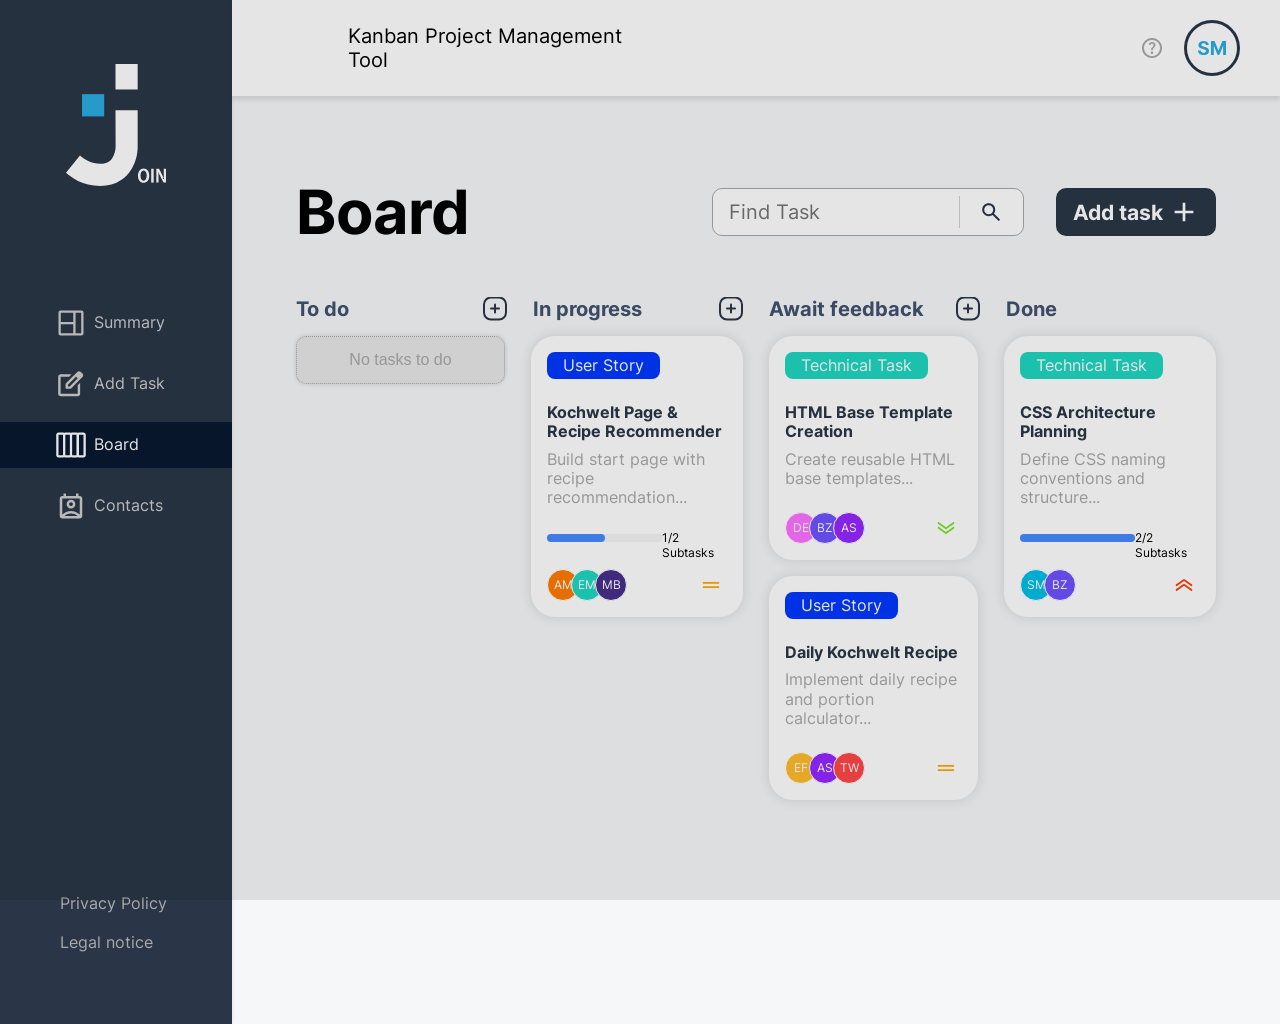
==== commit 23feb6ff: "created created dialog-board-task-green.html" ====
--- a/index.html
+++ b/index.html
@@ -20,7 +20,7 @@
 
 <body onload="init()">
 
-    <dialog id="dialog" class="dialog">
+    <dialog open id="dialog" class="dialog">
 
     </dialog>
 
--- a/assets/style/dialog-board-task.css
+++ b/assets/style/dialog-board-task.css
@@ -25,11 +25,18 @@
     font-weight: 400;
     line-height: 27.6px;
     color: #FFFFFF;
+    border-radius: 8px;
+    display: flex;
+    justify-content: center;
+    align-items: center;
+}
+
+.dbt-type-blue {
     background-color: #0038FF;
-    border-radius: 8px;
-    display: flex;
-    justify-content: center;
-    align-items: center;
+}
+
+.dbt-type-green {
+    background-color: #1FD7C1;
 }
 
 .dbt-title {
@@ -126,6 +133,14 @@
 
 .dbt-blue {
     background-color: #6E52FF;
+}
+
+.dbt-blue-green {
+    background-color: #00BEE8;
+}
+
+.dbt-purple {
+    background-color: #9327FF;
 }
 
 .dbt-contact-name {
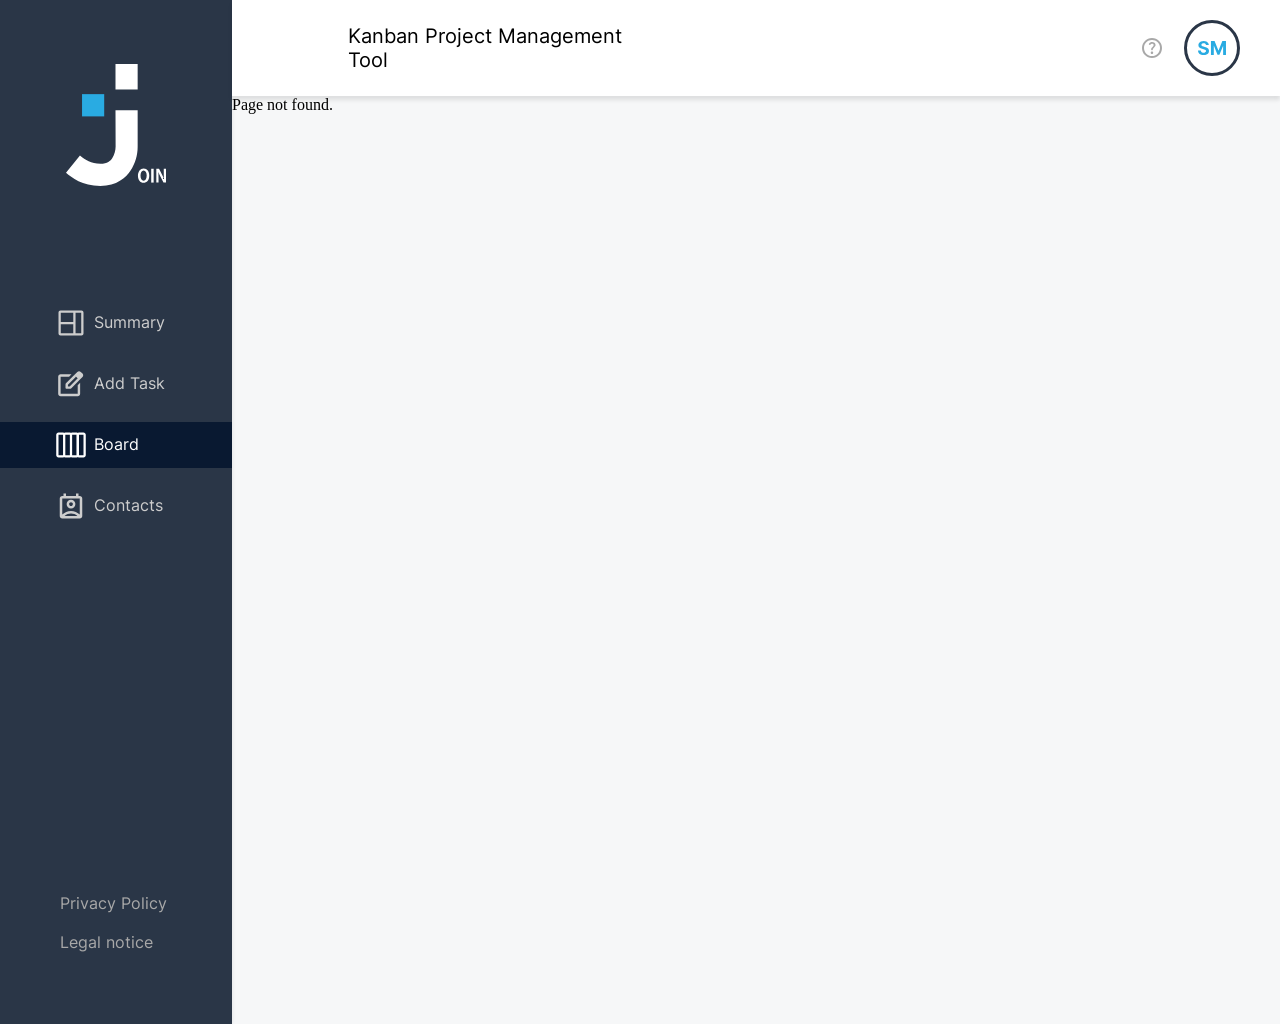
==== commit 0aadde68: "created added-ask-button.html" ====
--- a/index.html
+++ b/index.html
@@ -20,14 +20,14 @@
 
 <body onload="init()">
 
-    <dialog open id="dialog" class="dialog">
+    <dialog id="dialog" class="dialog">
 
     </dialog>
 
     <div id="content" include-html="./assets/templates/user-interface.html">
         <!-- Bitte Template erstellen! -->
 
-
+        
 
         <!-- Bitte Template erstellen! -->
     </div>
--- a/style.css
+++ b/style.css
@@ -71,7 +71,7 @@
 }
 
 
-/* dialog board task */
+/* add to backlog button */
 
 
 
--- a/assets/style/dialog-board-task.css
+++ b/assets/style/dialog-board-task.css
@@ -207,4 +207,38 @@
     height: 24px;
     object-fit: cover;
     object-position: center;
+}
+
+.added-task-button {
+    box-sizing: border-box;
+    padding: 25px;
+    width: 326px;
+    height: 74px;
+    border: unset;
+    border-radius: 20px;
+    background-color: #2A3647;
+    box-shadow: 0 0 4px 0 rgba(0, 0, 0, 0.1);
+    display: flex;
+    justify-content: center;
+    align-items: center;
+    gap: 40px;
+}
+
+.added-task-button:hover {
+    filter: drop-shadow(0 0 4px rgba(0, 0, 0, 0.15));
+}
+
+.atb-text {
+    font-family: 'Inter', sans-serif;
+    font-size: 20px;
+    font-weight: 400;
+    line-height: 24px;
+    color: #FFFFFF;
+}
+
+.atb-img {
+    width: 30px;
+    height: 30px;
+    object-fit: cover;
+    object-position: center;
 }
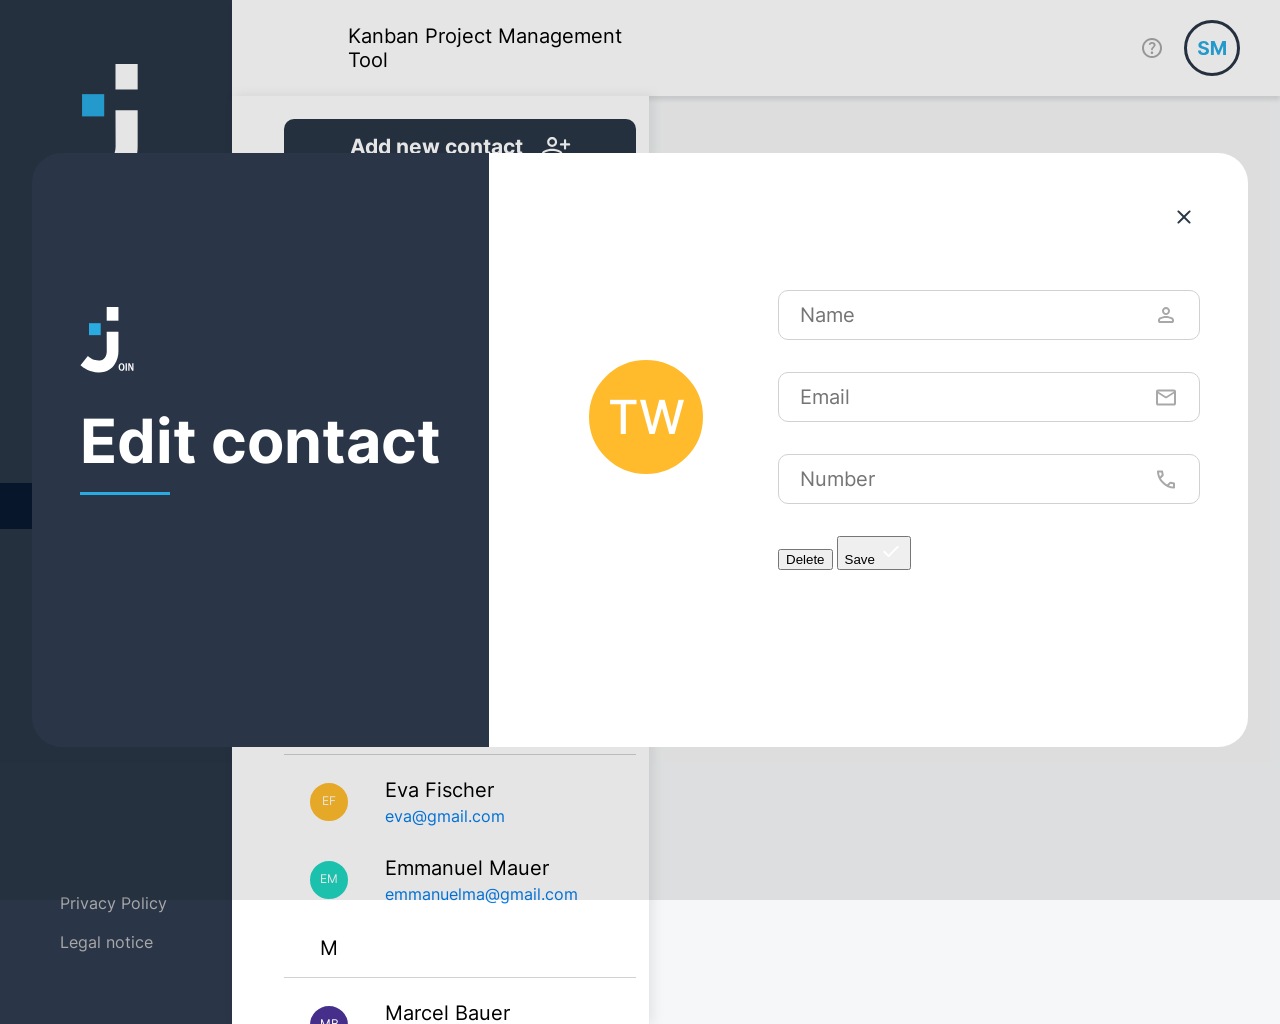
==== commit 55a29b86: "added dialog-contacts-form" ====
--- a/index.html
+++ b/index.html
@@ -20,14 +20,50 @@
 
 <body onload="init()">
 
-    <dialog id="dialog" class="dialog">
-
+    <dialog open id="dialog" class="dialog">
+        <section class="dialog-contacts">
+            <div class="dialog-contacts-left">
+                <img class="dialog-contacts-img" src="./assets/img/dialog-contacts-logo.svg" alt="dialog-contacts-logo">
+                <div class="dialog-contacts-group">
+                    <div class="dialog-contacts-headline">Edit contact</div>
+                    <img class="dialog-contacts-underline" src="./assets/img/dialog-contacts-underline.svg"
+                        alt="dialog-contacts-underline">
+                </div>
+            </div>
+            <div class="dialog-contacts-right">
+                <img class="dcr-close-button" src="./assets/img/close.svg" alt="close">
+                <div class="dcr-profile bgc-yellow">TW</div>
+                <form class="dcr-form">
+                    <fieldset class="dcr-fieldset">
+                        <div class="dcr-input-group">
+                            <input class="dcr-input" type="text" placeholder="Name" required>
+                            <img class="dcr-img" src="./assets/img/person.svg" alt="person">
+                        </div>
+                        <div class="dcr-input-group">
+                            <input class="dcr-input" type="email" placeholder="Email">
+                            <img class="dcr-img" src="./assets/img/mail.svg" alt="mail">
+                        </div>
+                        <div class="dcr-input-group">
+                            <input class="dcr-input" type="tel" placeholder="Number">
+                            <img class="dcr-img" src="./assets/img/phone.svg" alt="phone">
+                        </div>
+                    </fieldset>
+                    <div class="dcr-button-bar">
+                        <button class="dcr-button">Delete</button>
+                        <button class="dcr-button">
+                            Save
+                            <img src="./assets/img/check-save.svg" alt="check-save">
+                        </button>
+                    </div>
+                </form>
+            </div>
+        </section>
     </dialog>
 
     <div id="content" include-html="./assets/templates/user-interface.html">
         <!-- Bitte Template erstellen! -->
 
-        
+
 
         <!-- Bitte Template erstellen! -->
     </div>
--- a/style.css
+++ b/style.css
@@ -71,9 +71,462 @@
 }
 
 
-/* add to backlog button */
-
-
+/* contacs */
+.contacts {
+    box-sizing: border-box;
+    padding-left: 28px;
+    width: 456px;
+    height: 928px;
+    background-color: #FFFFFF;
+    filter: drop-shadow(4px 0 6px rgba(0, 0, 0, 0.08));
+    overflow-y: auto;
+}
+
+.contacts-header {
+    padding-top: 22.5px;
+    width: 400px;
+    background-color: #FFFFFF;
+    display: flex;
+    justify-content: center;
+    align-items: center;
+}
+
+.add-contact-button {
+    box-sizing: border-box;
+    padding: 12px 0;
+    width: 352px;
+    background-color: #2A3647;
+    border: unset;
+    border-radius: 10px;
+    display: flex;
+    justify-content: center;
+    align-items: center;
+    gap: 16px;
+}
+
+.acb-text {
+    width: 175px;
+    height: 25px;
+    font-family: 'Inter', sans-serif;
+    font-size: 21px;
+    font-weight: 700;
+    line-height: 25.2px;
+    color: #FFFFFF;
+}
+
+.acb-img {
+    width: 32px;
+    height: 32px;
+    object-fit: cover;
+    object-position: centers;
+}
+
+.contacts-collector {
+    box-sizing: border-box;
+    padding: 8px 24px 32px 24px;
+    width: 400px;
+    display: flex;
+    flex-direction: column;
+}
+
+.contacts-letter {
+    box-sizing: border-box;
+    margin-bottom: 8px;
+    padding: 17px 36px;
+    width: 100%;
+    font-family: 'Inter', sans-serif;
+    font-size: 20px;
+    font-weight: 400;
+    line-height: 24px;
+    border-bottom: 1px solid #D1D1D1;
+}
+
+.contacts-contact {
+    box-sizing: border-box;
+    padding: 15px 24px;
+    width: 352px;
+    border-radius: 10px;
+    display: flex;
+    justify-content: flex-start;
+    align-items: center;
+    gap: 35px;
+}
+
+.contacts-contact:hover {
+    color: #FFFFFF;
+    background-color: #2A3647;
+    border-radius: 10px;
+}
+
+.contact-profile {
+    box-sizing: border-box;
+    width: 42px;
+    height: 42px;
+    font-family: 'Inter', sans-serif;
+    font-size: 12px;
+    font-weight: 400;
+    line-height: 14.4px;
+    color: white;
+    border: 2px solid #FFFFFF;
+    border-radius: 45px;
+    display: flex;
+    justify-content: center;
+    align-items: center;
+}
+
+.bgc-orange {
+    background-color: #FF7A00;
+}
+
+.bgc-purple {
+    background-color: #9327FF;
+}
+
+.bgc-blue {
+    background-color: blue;
+}
+
+.bgc-magenta {
+    background-color: #FC71FF;
+}
+
+.bgc-yellow {
+    background-color: #FFBB2B;
+}
+
+.bgc-green {
+    background-color: #1FD7C1;
+}
+
+.bgc-dark-blue {
+    background-color: #462F8A;
+}
+
+.bgc-red {
+    background-color: #FF4646;
+}
+
+.name-email-group {
+    display: flex;
+    flex-direction: column;
+    gap: 5px;
+}
+
+.contact-name {
+    font-family: 'Inter', sans-serif;
+    font-size: 20px;
+    font-weight: 400;
+    line-height: 24px;
+}
+
+.contact-email {
+    height: 19px;
+    font-family: 'Inter', sans-serif;
+    font-size: 16px;
+    font-weight: 400;
+    line-height: 19.2px;
+    color: #007CEE;
+}
+
+.contact-viewer {
+    padding: 110px 55px;
+    display: flex;
+    flex-direction: column;
+    gap: 32px;
+}
+
+.contact-viewer-header {
+    display: flex;
+    justify-content: flex-start;
+    align-items: center;
+    gap: 30px;
+}
+
+.contact-viewer-headline {
+    margin: 0;
+    height: 73px;
+    font-family: 'Inter', sans-serif;
+    font-size: 61px;
+    font-weight: 700;
+    line-height: 73.2px;
+}
+
+.contact-viewer-img {
+    width: 3px;
+    height: 59px;
+    object-fit: cover;
+    object-position: center;
+}
+
+.contact-viewer-subheadline {
+    height: 32px;
+    font-family: 'Inter', sans-serif;
+    font-size: 27px;
+    font-weight: 400;
+    line-height: 32.4px;
+    color: #2A3647;
+}
+
+.contact-user {
+    display: flex;
+    flex-direction: column;
+    gap: 21px;
+}
+
+.contact-user-header {
+    width: fit-content;
+    display: flex;
+    justify-content: flex-start;
+    align-items: center;
+    gap: 54px;
+}
+
+.contact-user-profile {
+    box-sizing: border-box;
+    width: 120px;
+    height: 120px;
+    font-family: 'Inter', sans-serif;
+    font-size: 47px;
+    font-weight: 500;
+    line-height: 56.4px;
+    text-align: center;
+    color: #FFFFFF;
+    border: 3px solid #FFFFFF;
+    border-radius: 70px;
+    box-shadow: 0 0 4px 0 rgba(0, 0, 0, 0.1);
+    display: flex;
+    justify-content: center;
+    align-items: center;
+}
+
+.contact-user-group {
+    display: flex;
+    flex-direction: column;
+    gap: 8px;
+}
+
+.contact-user-name {
+    font-family: 'Inter', sans-serif;
+    font-size: 47px;
+    font-weight: 500;
+    line-height: 56.4px;
+}
+
+.contact-user-button-group {
+    display: flex;
+    gap: 16px;
+}
+
+.contact-user-button {
+    padding: 0;
+    font-family: 'Inter', sans-serif;
+    font-size: 16px;
+    font-weight: 400;
+    line-height: 19.2px;
+    color: #2A3647;
+    border: unset;
+    background-color: transparent;
+    display: flex;
+    justify-content: center;
+    align-items: center;
+    gap: 8px;
+}
+
+.cub-img {
+    width: 24px;
+    height: 24px;
+    object-fit: cover;
+    object-position: center;
+}
+
+.contact-user-info {
+    width: fit-content;
+    height: 74px;
+    font-family: 'Inter', sans-serif;
+    font-size: 20px;
+    font-weight: 400;
+    line-height: 24px;
+    display: flex;
+    justify-content: center;
+    align-items: center;
+}
+
+.contact-user-detail-group {
+    display: flex;
+    flex-direction: column;
+    gap: 22px;
+}
+
+.contact-user-detail {
+    display: flex;
+    flex-direction: column;
+    gap: 15px;
+}
+
+.cud-title {
+    font-family: 'Inter', sans-serif;
+    font-size: 16px;
+    font-weight: 700;
+    line-height: 19.2px;
+}
+
+.cud-mail {
+    font-family: 'Inter', sans-serif;
+    font-size: 16px;
+    font-weight: 700;
+    line-height: 19.2px;
+    color: #007CEE;
+}
+
+.cud-phone {
+    font-family: 'Inter', sans-serif;
+    font-size: 16px;
+    font-weight: 700;
+    line-height: 19.2px;
+}
+
+
+/* dialog edit contacts */
+.dialog-contacts {
+    border-radius: 30px;
+    display: flex;
+}
+
+.dialog-contacts-left {
+    box-sizing: border-box;
+    padding: 66px 48px;
+    height: 594px;
+    background-color: #2A3647;
+    border-radius: 30px 0 0 30px;
+    display: flex;
+    flex-direction: column;
+    gap: 32px;
+}
+
+.dialog-contacts-img {
+    padding-top: 88px;
+    width: 53.93px;
+    height: 66.48px;
+    object-fit: cover;
+    object-position: center;
+}
+
+.dialog-contacts-group {
+    display: flex;
+    flex-direction: column;
+    gap: 13px;
+}
+
+.dialog-contacts-headline {
+    font-family: 'Inter', sans-serif;
+    font-size: 61px;
+    font-weight: 700;
+    line-height: 73.2px;
+    color: #FFFFFF;
+}
+
+.dialog-contacts-underline {
+    width: 90px;
+    height: 3px;
+    object-fit: cover;
+    object-position: center;
+}
+
+.dialog-contacts-right {
+    padding: 66px 48px 66px 97px;
+    background-color: #FFFFFF;
+    border-radius: 0 30px 30px 0;
+    display: flex;
+    gap: 72px;
+    position: relative;
+}
+
+.dcr-close-button {
+    position: absolute;
+    top: 48px;
+    right: 48px;
+}
+
+.dcr-profile {
+    box-sizing: border-box;
+    margin-top: 138px;
+    width: 120px;
+    height: 120px;
+    font-family: 'Inter', sans-serif;
+    font-size: 47px;
+    font-weight: 500;
+    line-height: 56.4px;
+    text-align: center;
+    color: #FFFFFF;
+    border: 3px solid #FFFFFF;
+    border-radius: 70px;
+    display: flex;
+    justify-content: center;
+    align-items: center;
+}
+
+.dcr-form {
+    margin-top: 71px;
+    display: flex;
+    flex-direction: column;
+    gap: 32px;
+}
+
+.dcr-fieldset {
+    margin: 0;
+    border: unset;
+    padding: 0;
+    display: flex;
+    flex-direction: column;
+    gap: 32px;
+}
+
+.dcr-input-group {
+    box-sizing: border-box;
+    padding: 12px 21px;
+    width: 422px;
+    border: 1px solid #D1D1D1;
+    border-radius: 10px;
+    display: flex;
+    justify-content: flex-start;
+    align-items: center;
+    gap: 10px;
+}
+
+.dcr-input {
+    padding: 0;
+    border: unset;
+    font-family: 'Inter', sans-serif;
+    font-size: 20px;
+    font-weight: 400;
+    line-height: 24px;
+    flex: 1;
+}
+
+.dcr::placeholder {
+    color: #D1D1D1;
+}
+
+.dcr-img {
+    width: 24px;
+    height: 24px;
+    object-fit: cover;
+    object-position: center;
+}
+
+
+/* Close button still missing!!! */
+/* Button bar still missing!!! */
+
+/* link to email and number!!! */
+/* highlight current contact!!! */
+/* Create Folder */
+/* git clone folderName */
+
+
+/* Add Contact View!!! */
+/* Style scroll bar!!! */
+/* Edit contact padding!!! */
 
 /* Separate mt and bgc!!! */
 /* Create a dialog add task template!!! */
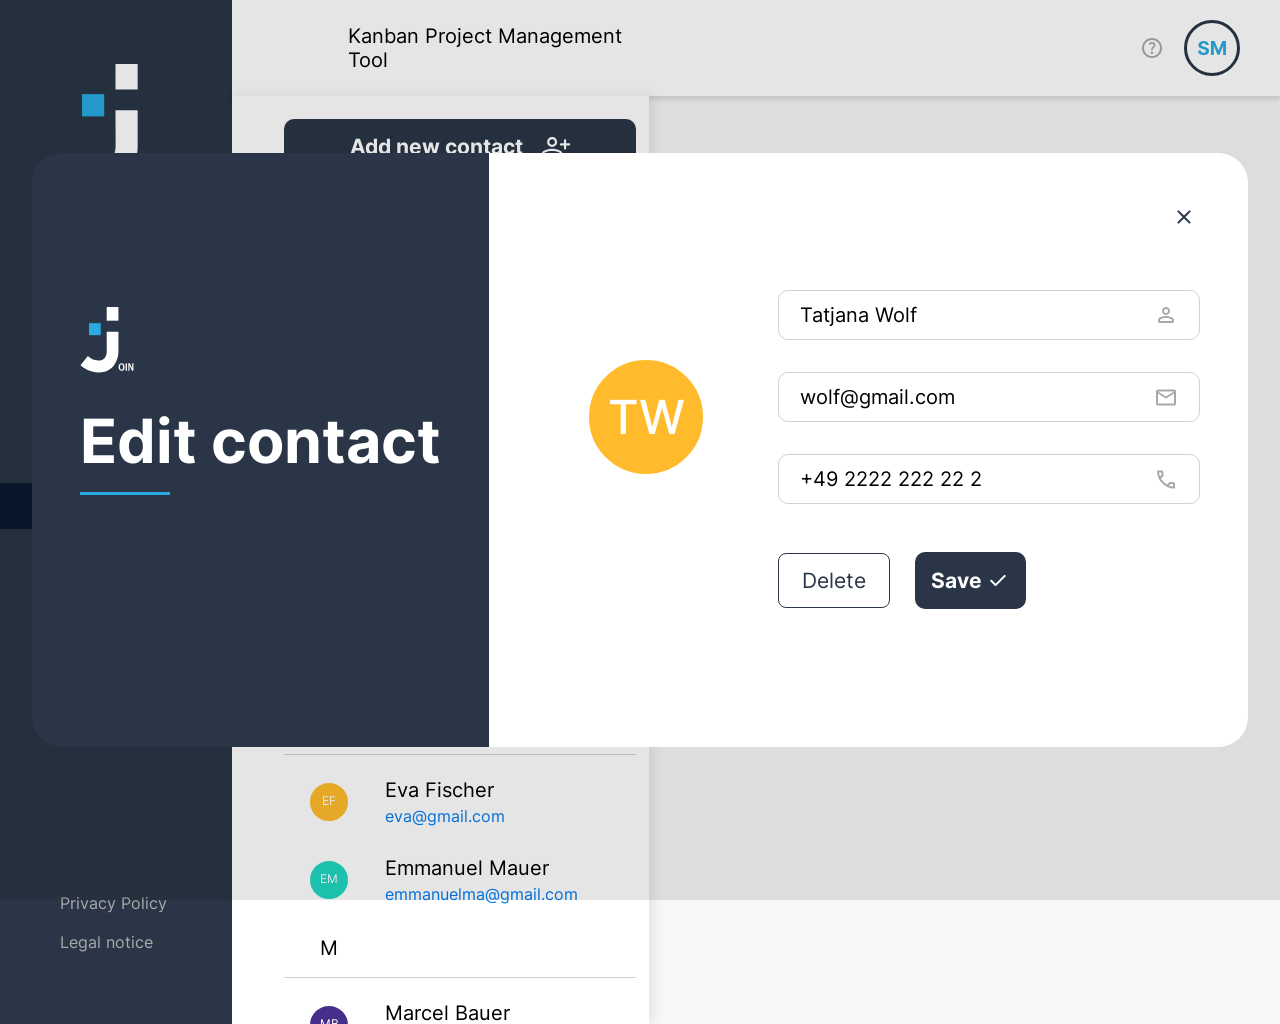
==== commit 15051cd2: "created dialog-edit-contact.html" ====
--- a/index.html
+++ b/index.html
@@ -14,6 +14,7 @@
     <link rel="stylesheet" href="./assets/style/add-task.css">
     <link rel="stylesheet" href="./assets/style/board.css">
     <link rel="stylesheet" href="./assets/style/dialog-board-task.css">
+    <link rel="stylesheet" href="./assets/style/dialog-edit-contact.css">
     <link rel="stylesheet" href="./assets/fonts/font-face.css">
     <script src="script.js"></script>
 </head>
@@ -36,23 +37,23 @@
                 <form class="dcr-form">
                     <fieldset class="dcr-fieldset">
                         <div class="dcr-input-group">
-                            <input class="dcr-input" type="text" placeholder="Name" required>
+                            <input class="dcr-input" type="text" placeholder="Name" required value="Tatjana Wolf">
                             <img class="dcr-img" src="./assets/img/person.svg" alt="person">
                         </div>
                         <div class="dcr-input-group">
-                            <input class="dcr-input" type="email" placeholder="Email">
+                            <input class="dcr-input" type="email" placeholder="Email" value="wolf@gmail.com">
                             <img class="dcr-img" src="./assets/img/mail.svg" alt="mail">
                         </div>
                         <div class="dcr-input-group">
-                            <input class="dcr-input" type="tel" placeholder="Number">
+                            <input class="dcr-input" type="tel" placeholder="Number" value="+49 2222 222 22 2">
                             <img class="dcr-img" src="./assets/img/phone.svg" alt="phone">
                         </div>
                     </fieldset>
                     <div class="dcr-button-bar">
                         <button class="dcr-button">Delete</button>
-                        <button class="dcr-button">
+                        <button class="dcr-button-dark">
                             Save
-                            <img src="./assets/img/check-save.svg" alt="check-save">
+                            <img class="dcr-button-img" src="./assets/img/check-save.svg" alt="check-save">
                         </button>
                     </div>
                 </form>
--- a/style.css
+++ b/style.css
@@ -469,7 +469,7 @@
     margin-top: 71px;
     display: flex;
     flex-direction: column;
-    gap: 32px;
+    gap: 48px;
 }
 
 .dcr-fieldset {
@@ -501,6 +501,7 @@
     font-weight: 400;
     line-height: 24px;
     flex: 1;
+    outline: none;
 }
 
 .dcr::placeholder {
@@ -512,6 +513,54 @@
     height: 24px;
     object-fit: cover;
     object-position: center;
+}
+
+.dcr-button-bar {
+    width: fit-content;
+    display: flex;
+    justify-content: flex-start;
+    align-items: center;
+    gap: 25px;
+}
+
+
+.dcr-button {
+    padding: 14px 23px;
+    font-family: 'Inter', sans-serif;
+    font-size: 21px;
+    font-weight: 400;
+    line-height: 25.2px;
+    color: #2A3647;
+    background-color: transparent;
+    border: 1px solid #2A3647;
+    border-radius: 8px;
+    display: flex;
+    justify-content: center;
+    align-items: center;
+}
+
+.dcr-button-img {
+    width: 24px;
+    height: 24px;
+    object-fit: cover;
+    object-position: center;
+}
+
+
+.dcr-button-dark {
+    padding: 16px;
+    font-family: 'Inter', sans-serif;
+    font-size: 21px;
+    font-weight: 700;
+    line-height: 25.2px;
+    color: #FFFFFF;
+    background-color: #2A3647;
+    border: unset;
+    border-radius: 10px;
+    display: flex;
+    justify-content: center;
+    align-items: center;
+    gap: 4px;
 }
 
 
--- a/assets/style/dialog-edit-contact.css
+++ b/assets/style/dialog-edit-contact.css
@@ -0,0 +1,175 @@
+.dialog-contacts {
+    border-radius: 30px;
+    display: flex;
+}
+
+.dialog-contacts-left {
+    box-sizing: border-box;
+    padding: 66px 48px;
+    height: 594px;
+    background-color: #2A3647;
+    border-radius: 30px 0 0 30px;
+    display: flex;
+    flex-direction: column;
+    gap: 32px;
+}
+
+.dialog-contacts-img {
+    padding-top: 88px;
+    width: 53.93px;
+    height: 66.48px;
+    object-fit: cover;
+    object-position: center;
+}
+
+.dialog-contacts-group {
+    display: flex;
+    flex-direction: column;
+    gap: 13px;
+}
+
+.dialog-contacts-headline {
+    font-family: 'Inter', sans-serif;
+    font-size: 61px;
+    font-weight: 700;
+    line-height: 73.2px;
+    color: #FFFFFF;
+}
+
+.dialog-contacts-underline {
+    width: 90px;
+    height: 3px;
+    object-fit: cover;
+    object-position: center;
+}
+
+.dialog-contacts-right {
+    padding: 66px 48px 66px 97px;
+    background-color: #FFFFFF;
+    border-radius: 0 30px 30px 0;
+    display: flex;
+    gap: 72px;
+    position: relative;
+}
+
+.dcr-close-button {
+    position: absolute;
+    top: 48px;
+    right: 48px;
+}
+
+.dcr-profile {
+    box-sizing: border-box;
+    margin-top: 138px;
+    width: 120px;
+    height: 120px;
+    font-family: 'Inter', sans-serif;
+    font-size: 47px;
+    font-weight: 500;
+    line-height: 56.4px;
+    text-align: center;
+    color: #FFFFFF;
+    border: 3px solid #FFFFFF;
+    border-radius: 70px;
+    display: flex;
+    justify-content: center;
+    align-items: center;
+}
+
+.dcr-form {
+    margin-top: 71px;
+    display: flex;
+    flex-direction: column;
+    gap: 48px;
+}
+
+.dcr-fieldset {
+    margin: 0;
+    border: unset;
+    padding: 0;
+    display: flex;
+    flex-direction: column;
+    gap: 32px;
+}
+
+.dcr-input-group {
+    box-sizing: border-box;
+    padding: 12px 21px;
+    width: 422px;
+    border: 1px solid #D1D1D1;
+    border-radius: 10px;
+    display: flex;
+    justify-content: flex-start;
+    align-items: center;
+    gap: 10px;
+}
+
+.dcr-input {
+    padding: 0;
+    border: unset;
+    font-family: 'Inter', sans-serif;
+    font-size: 20px;
+    font-weight: 400;
+    line-height: 24px;
+    flex: 1;
+    outline: none;
+}
+
+.dcr::placeholder {
+    color: #D1D1D1;
+}
+
+.dcr-img {
+    width: 24px;
+    height: 24px;
+    object-fit: cover;
+    object-position: center;
+}
+
+.dcr-button-bar {
+    width: fit-content;
+    display: flex;
+    justify-content: flex-start;
+    align-items: center;
+    gap: 25px;
+}
+
+
+.dcr-button {
+    padding: 14px 23px;
+    font-family: 'Inter', sans-serif;
+    font-size: 21px;
+    font-weight: 400;
+    line-height: 25.2px;
+    color: #2A3647;
+    background-color: transparent;
+    border: 1px solid #2A3647;
+    border-radius: 8px;
+    display: flex;
+    justify-content: center;
+    align-items: center;
+}
+
+.dcr-button-img {
+    width: 24px;
+    height: 24px;
+    object-fit: cover;
+    object-position: center;
+}
+
+
+.dcr-button-dark {
+    padding: 16px;
+    font-family: 'Inter', sans-serif;
+    font-size: 21px;
+    font-weight: 700;
+    line-height: 25.2px;
+    color: #FFFFFF;
+    background-color: #2A3647;
+    border: unset;
+    border-radius: 10px;
+    display: flex;
+    justify-content: center;
+    align-items: center;
+    gap: 4px;
+}
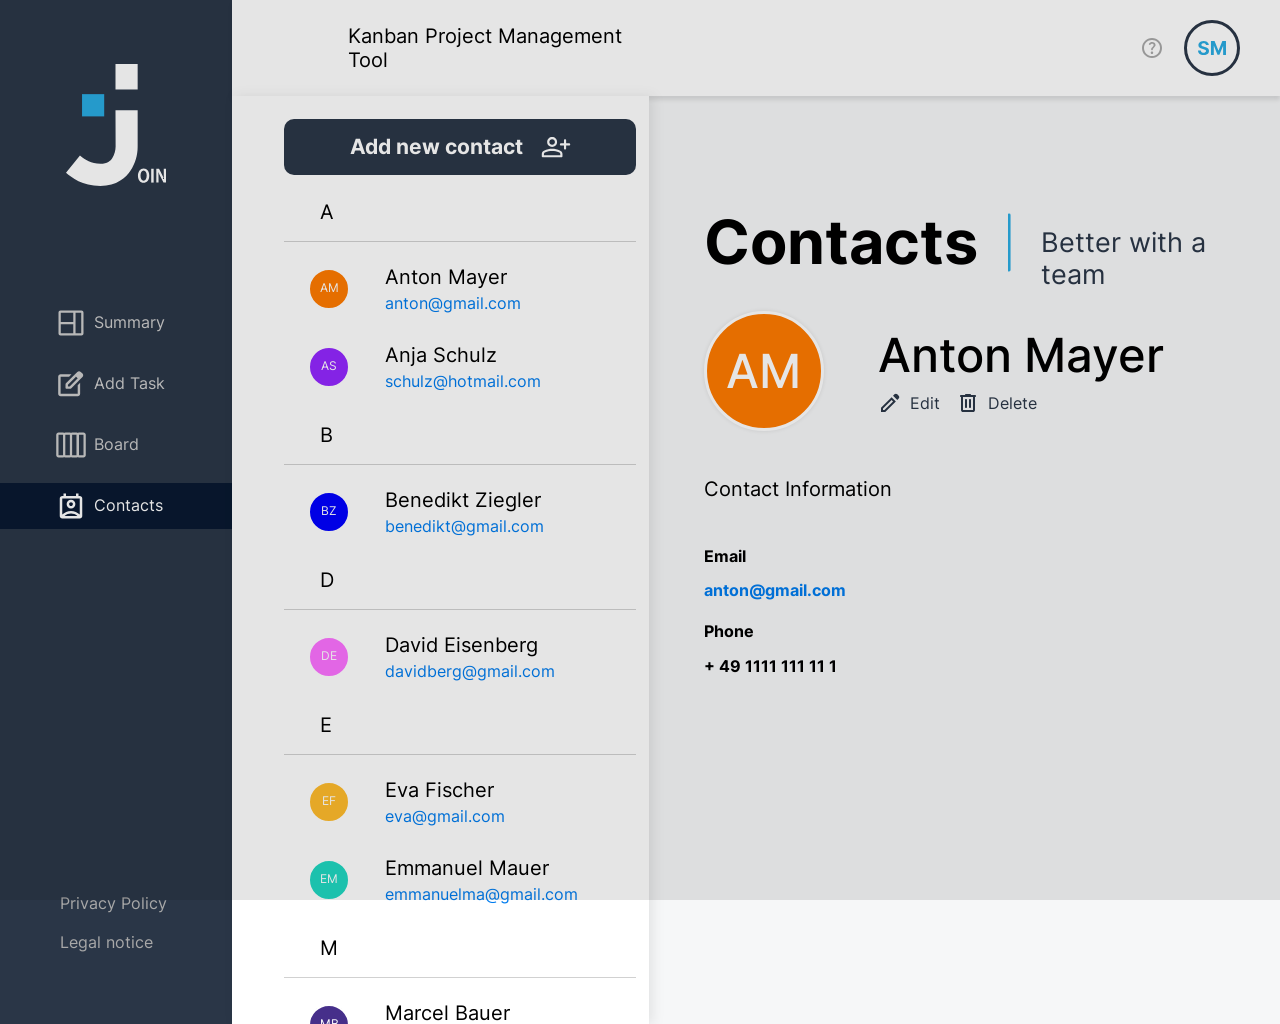
==== commit 218a0a80: "created dialog-add-contact.html" ====
--- a/index.html
+++ b/index.html
@@ -14,7 +14,7 @@
     <link rel="stylesheet" href="./assets/style/add-task.css">
     <link rel="stylesheet" href="./assets/style/board.css">
     <link rel="stylesheet" href="./assets/style/dialog-board-task.css">
-    <link rel="stylesheet" href="./assets/style/dialog-edit-contact.css">
+    <link rel="stylesheet" href="./assets/style/dialog-contact.css">
     <link rel="stylesheet" href="./assets/fonts/font-face.css">
     <script src="script.js"></script>
 </head>
@@ -22,43 +22,7 @@
 <body onload="init()">
 
     <dialog open id="dialog" class="dialog">
-        <section class="dialog-contacts">
-            <div class="dialog-contacts-left">
-                <img class="dialog-contacts-img" src="./assets/img/dialog-contacts-logo.svg" alt="dialog-contacts-logo">
-                <div class="dialog-contacts-group">
-                    <div class="dialog-contacts-headline">Edit contact</div>
-                    <img class="dialog-contacts-underline" src="./assets/img/dialog-contacts-underline.svg"
-                        alt="dialog-contacts-underline">
-                </div>
-            </div>
-            <div class="dialog-contacts-right">
-                <img class="dcr-close-button" src="./assets/img/close.svg" alt="close">
-                <div class="dcr-profile bgc-yellow">TW</div>
-                <form class="dcr-form">
-                    <fieldset class="dcr-fieldset">
-                        <div class="dcr-input-group">
-                            <input class="dcr-input" type="text" placeholder="Name" required value="Tatjana Wolf">
-                            <img class="dcr-img" src="./assets/img/person.svg" alt="person">
-                        </div>
-                        <div class="dcr-input-group">
-                            <input class="dcr-input" type="email" placeholder="Email" value="wolf@gmail.com">
-                            <img class="dcr-img" src="./assets/img/mail.svg" alt="mail">
-                        </div>
-                        <div class="dcr-input-group">
-                            <input class="dcr-input" type="tel" placeholder="Number" value="+49 2222 222 22 2">
-                            <img class="dcr-img" src="./assets/img/phone.svg" alt="phone">
-                        </div>
-                    </fieldset>
-                    <div class="dcr-button-bar">
-                        <button class="dcr-button">Delete</button>
-                        <button class="dcr-button-dark">
-                            Save
-                            <img class="dcr-button-img" src="./assets/img/check-save.svg" alt="check-save">
-                        </button>
-                    </div>
-                </form>
-            </div>
-        </section>
+
     </dialog>
 
     <div id="content" include-html="./assets/templates/user-interface.html">
--- a/style.css
+++ b/style.css
@@ -386,188 +386,13 @@
 }
 
 
-/* dialog edit contacts */
-.dialog-contacts {
-    border-radius: 30px;
-    display: flex;
-}
-
-.dialog-contacts-left {
-    box-sizing: border-box;
-    padding: 66px 48px;
-    height: 594px;
-    background-color: #2A3647;
-    border-radius: 30px 0 0 30px;
-    display: flex;
-    flex-direction: column;
-    gap: 32px;
-}
-
-.dialog-contacts-img {
-    padding-top: 88px;
-    width: 53.93px;
-    height: 66.48px;
-    object-fit: cover;
-    object-position: center;
-}
-
-.dialog-contacts-group {
-    display: flex;
-    flex-direction: column;
-    gap: 13px;
-}
-
-.dialog-contacts-headline {
-    font-family: 'Inter', sans-serif;
-    font-size: 61px;
-    font-weight: 700;
-    line-height: 73.2px;
-    color: #FFFFFF;
-}
-
-.dialog-contacts-underline {
-    width: 90px;
-    height: 3px;
-    object-fit: cover;
-    object-position: center;
-}
-
-.dialog-contacts-right {
-    padding: 66px 48px 66px 97px;
-    background-color: #FFFFFF;
-    border-radius: 0 30px 30px 0;
-    display: flex;
-    gap: 72px;
-    position: relative;
-}
-
-.dcr-close-button {
-    position: absolute;
-    top: 48px;
-    right: 48px;
-}
-
-.dcr-profile {
-    box-sizing: border-box;
-    margin-top: 138px;
-    width: 120px;
-    height: 120px;
-    font-family: 'Inter', sans-serif;
-    font-size: 47px;
-    font-weight: 500;
-    line-height: 56.4px;
-    text-align: center;
-    color: #FFFFFF;
-    border: 3px solid #FFFFFF;
-    border-radius: 70px;
-    display: flex;
-    justify-content: center;
-    align-items: center;
-}
-
-.dcr-form {
-    margin-top: 71px;
-    display: flex;
-    flex-direction: column;
-    gap: 48px;
-}
-
-.dcr-fieldset {
-    margin: 0;
-    border: unset;
-    padding: 0;
-    display: flex;
-    flex-direction: column;
-    gap: 32px;
-}
-
-.dcr-input-group {
-    box-sizing: border-box;
-    padding: 12px 21px;
-    width: 422px;
-    border: 1px solid #D1D1D1;
-    border-radius: 10px;
-    display: flex;
-    justify-content: flex-start;
-    align-items: center;
-    gap: 10px;
-}
-
-.dcr-input {
-    padding: 0;
-    border: unset;
-    font-family: 'Inter', sans-serif;
-    font-size: 20px;
-    font-weight: 400;
-    line-height: 24px;
-    flex: 1;
-    outline: none;
-}
-
-.dcr::placeholder {
-    color: #D1D1D1;
-}
-
-.dcr-img {
-    width: 24px;
-    height: 24px;
-    object-fit: cover;
-    object-position: center;
-}
-
-.dcr-button-bar {
-    width: fit-content;
-    display: flex;
-    justify-content: flex-start;
-    align-items: center;
-    gap: 25px;
-}
-
-
-.dcr-button {
-    padding: 14px 23px;
-    font-family: 'Inter', sans-serif;
-    font-size: 21px;
-    font-weight: 400;
-    line-height: 25.2px;
-    color: #2A3647;
-    background-color: transparent;
-    border: 1px solid #2A3647;
-    border-radius: 8px;
-    display: flex;
-    justify-content: center;
-    align-items: center;
-}
-
-.dcr-button-img {
-    width: 24px;
-    height: 24px;
-    object-fit: cover;
-    object-position: center;
-}
-
-
-.dcr-button-dark {
-    padding: 16px;
-    font-family: 'Inter', sans-serif;
-    font-size: 21px;
-    font-weight: 700;
-    line-height: 25.2px;
-    color: #FFFFFF;
-    background-color: #2A3647;
-    border: unset;
-    border-radius: 10px;
-    display: flex;
-    justify-content: center;
-    align-items: center;
-    gap: 4px;
-}
-
-
-/* Close button still missing!!! */
-/* Button bar still missing!!! */
-
-/* link to email and number!!! */
+/* dialog contact backlog */
+
+
+
+/* Please change button img!!! edit contact */
+/* Please change x 3!!! */
+
 /* highlight current contact!!! */
 /* Create Folder */
 /* git clone folderName */
--- a/assets/style/dialog-contact.css
+++ b/assets/style/dialog-contact.css
@@ -0,0 +1,237 @@
+/* dialog-edit-contact */
+.dialog-contacts {
+    border-radius: 30px;
+    display: flex;
+}
+
+.dialog-contacts-left {
+    box-sizing: border-box;
+    padding: 66px 48px;
+    height: 594px;
+    background-color: #2A3647;
+    border-radius: 30px 0 0 30px;
+    display: flex;
+    flex-direction: column;
+    gap: 32px;
+}
+
+.dialog-contacts-img {
+    padding-top: 88px;
+    width: 53.93px;
+    height: 66.48px;
+    object-fit: cover;
+    object-position: center;
+}
+
+.dialog-contacts-group {
+    display: flex;
+    flex-direction: column;
+    gap: 13px;
+}
+
+.dialog-contacts-headline {
+    font-family: 'Inter', sans-serif;
+    font-size: 61px;
+    font-weight: 700;
+    line-height: 73.2px;
+    color: #FFFFFF;
+}
+
+.dialog-contacts-underline {
+    width: 90px;
+    height: 3px;
+    object-fit: cover;
+    object-position: center;
+}
+
+.dialog-contacts-right {
+    padding: 66px 48px 66px 97px;
+    background-color: #FFFFFF;
+    border-radius: 0 30px 30px 0;
+    display: flex;
+    gap: 72px;
+    position: relative;
+}
+
+.dcr-close-button {
+    position: absolute;
+    top: 48px;
+    right: 48px;
+}
+
+.dcr-profile {
+    box-sizing: border-box;
+    margin-top: 138px;
+    width: 120px;
+    height: 120px;
+    font-family: 'Inter', sans-serif;
+    font-size: 47px;
+    font-weight: 500;
+    line-height: 56.4px;
+    text-align: center;
+    color: #FFFFFF;
+    border: 3px solid #FFFFFF;
+    border-radius: 70px;
+    display: flex;
+    justify-content: center;
+    align-items: center;
+}
+
+.dcr-form {
+    margin-top: 71px;
+    display: flex;
+    flex-direction: column;
+    gap: 48px;
+}
+
+.dcr-fieldset {
+    margin: 0;
+    border: unset;
+    padding: 0;
+    display: flex;
+    flex-direction: column;
+    gap: 32px;
+}
+
+.dcr-input-group {
+    box-sizing: border-box;
+    padding: 12px 21px;
+    width: 422px;
+    border: 1px solid #D1D1D1;
+    border-radius: 10px;
+    display: flex;
+    justify-content: flex-start;
+    align-items: center;
+    gap: 10px;
+}
+
+.dcr-input {
+    padding: 0;
+    border: unset;
+    font-family: 'Inter', sans-serif;
+    font-size: 20px;
+    font-weight: 400;
+    line-height: 24px;
+    flex: 1;
+    outline: none;
+}
+
+.dcr::placeholder {
+    color: #D1D1D1;
+}
+
+.dcr-img {
+    width: 24px;
+    height: 24px;
+    object-fit: cover;
+    object-position: center;
+}
+
+.dcr-button-bar {
+    width: fit-content;
+    display: flex;
+    justify-content: flex-start;
+    align-items: center;
+    gap: 25px;
+}
+
+
+.dcr-button {
+    padding: 14px 23px;
+    font-family: 'Inter', sans-serif;
+    font-size: 21px;
+    font-weight: 400;
+    line-height: 25.2px;
+    color: #2A3647;
+    background-color: transparent;
+    border: 1px solid #2A3647;
+    border-radius: 8px;
+    display: flex;
+    justify-content: center;
+    align-items: center;
+}
+
+.dcr-button-img {
+    width: 24px;
+    height: 24px;
+    object-fit: cover;
+    object-position: center;
+}
+
+
+.dcr-button-dark {
+    padding: 16px;
+    font-family: 'Inter', sans-serif;
+    font-size: 21px;
+    font-weight: 700;
+    line-height: 25.2px;
+    color: #FFFFFF;
+    background-color: #2A3647;
+    border: unset;
+    border-radius: 10px;
+    display: flex;
+    justify-content: center;
+    align-items: center;
+    gap: 4px;
+}
+
+
+/* dialog-add-contact */
+.dialog-contacts-left-clear {
+    box-sizing: border-box;
+    padding: 66px 48px;
+    height: 594px;
+    background-color: #2A3647;
+    border-radius: 30px 0 0 30px;
+    display: flex;
+    flex-direction: column;
+    gap: 16px;
+}
+
+.dcg-subgroup {
+    display: flex;
+    flex-direction: column;
+    gap: 8px;
+}
+
+.dialog-contacts-subheadline {
+    font-family: 'Inter', sans-serif;
+    font-size: 27px;
+    font-weight: 400;
+    line-height: 32.4px;
+    color: #FFFFFF;
+}
+
+.dcr-profile-clear {
+    box-sizing: border-box;
+    margin-top: 138px;
+    width: 120px;
+    height: 120px;
+    font-family: 'Inter', sans-serif;
+    font-size: 47px;
+    font-weight: 500;
+    line-height: 56.4px;
+    text-align: center;
+    color: #FFFFFF;
+    border: 3px solid #FFFFFF;
+    border-radius: 70px;
+    display: flex;
+    justify-content: center;
+    align-items: center;
+}
+
+.dcr-button-clear {
+    padding: 15px;
+    font-family: 'Inter', sans-serif;
+    font-size: 20px;
+    font-weight: 400;
+    line-height: 24px;
+    color: #2A3647;
+    background-color: transparent;
+    border: 1px solid #2A3647;
+    border-radius: 10px;
+    display: flex;
+    justify-content: center;
+    align-items: center;
+    gap: 4px;
+}
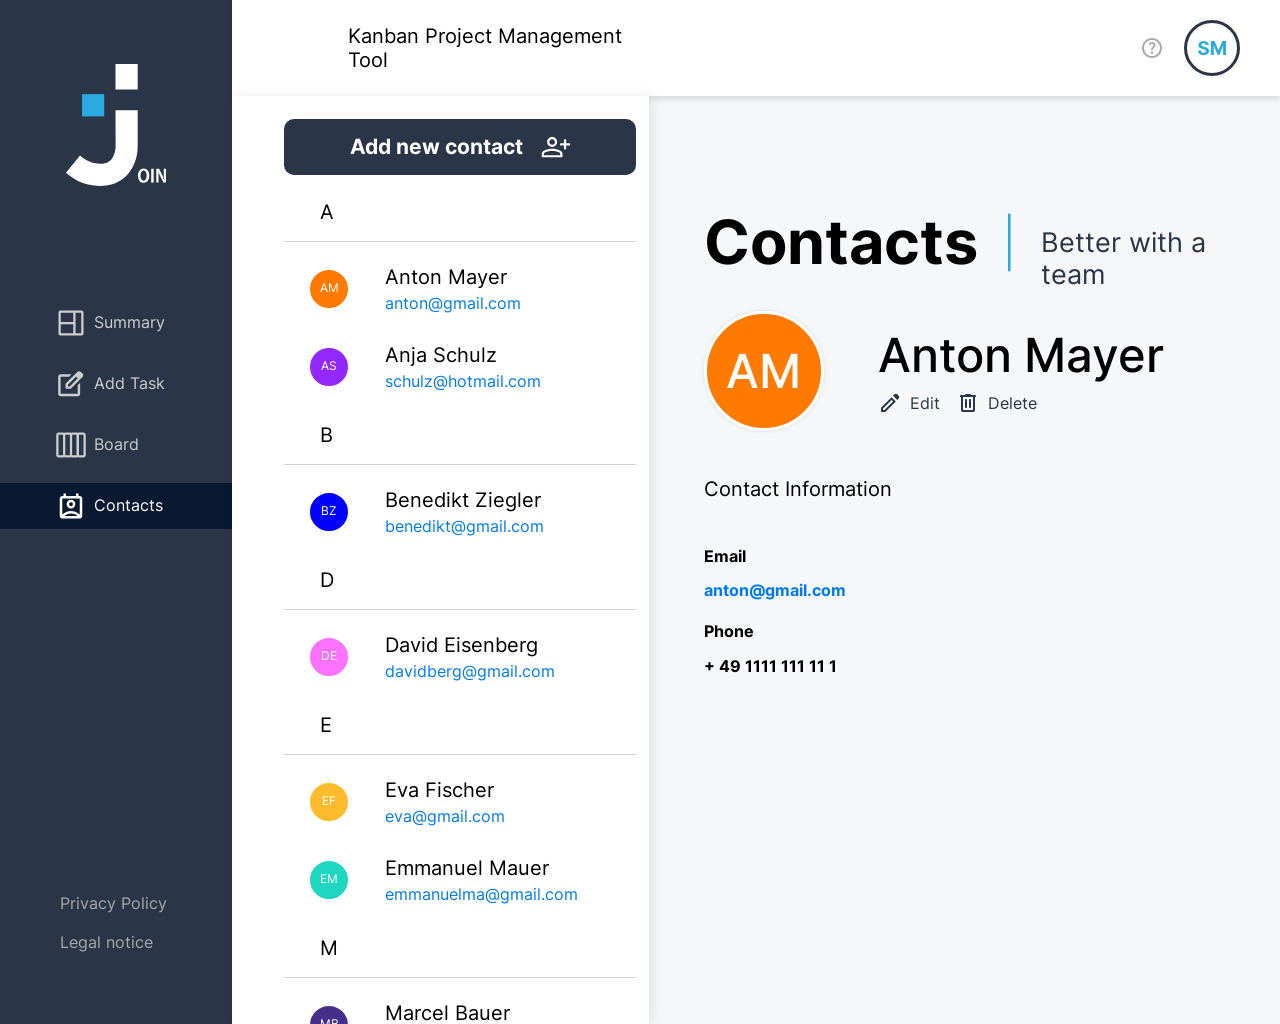
==== commit f83ca918: "created backlog-contact.html" ====
--- a/index.html
+++ b/index.html
@@ -21,7 +21,7 @@
 
 <body onload="init()">
 
-    <dialog open id="dialog" class="dialog">
+    <dialog id="dialog" class="dialog">
 
     </dialog>
 
--- a/style.css
+++ b/style.css
@@ -386,7 +386,7 @@
 }
 
 
-/* dialog contact backlog */
+/* backlog contact */
 
 
 
--- a/assets/style/dialog-contact.css
+++ b/assets/style/dialog-contact.css
@@ -234,4 +234,22 @@
     justify-content: center;
     align-items: center;
     gap: 4px;
+}
+
+
+/* backlog contact */
+.backlog-contact {
+    width: 326px;
+    height: 74px;
+    font-family: 'Inter', sans-serif;
+    font-size: 20px;
+    font-weight: 400;
+    line-height: 24px;
+    color: #FFFFFF;
+    background-color: #2A3647;
+    border-radius: 20px;
+    box-shadow: 0 0 4px 0 rgba(0, 0, 0, 0.1);
+    display: flex;
+    justify-content: center;
+    align-items: center;
 }
